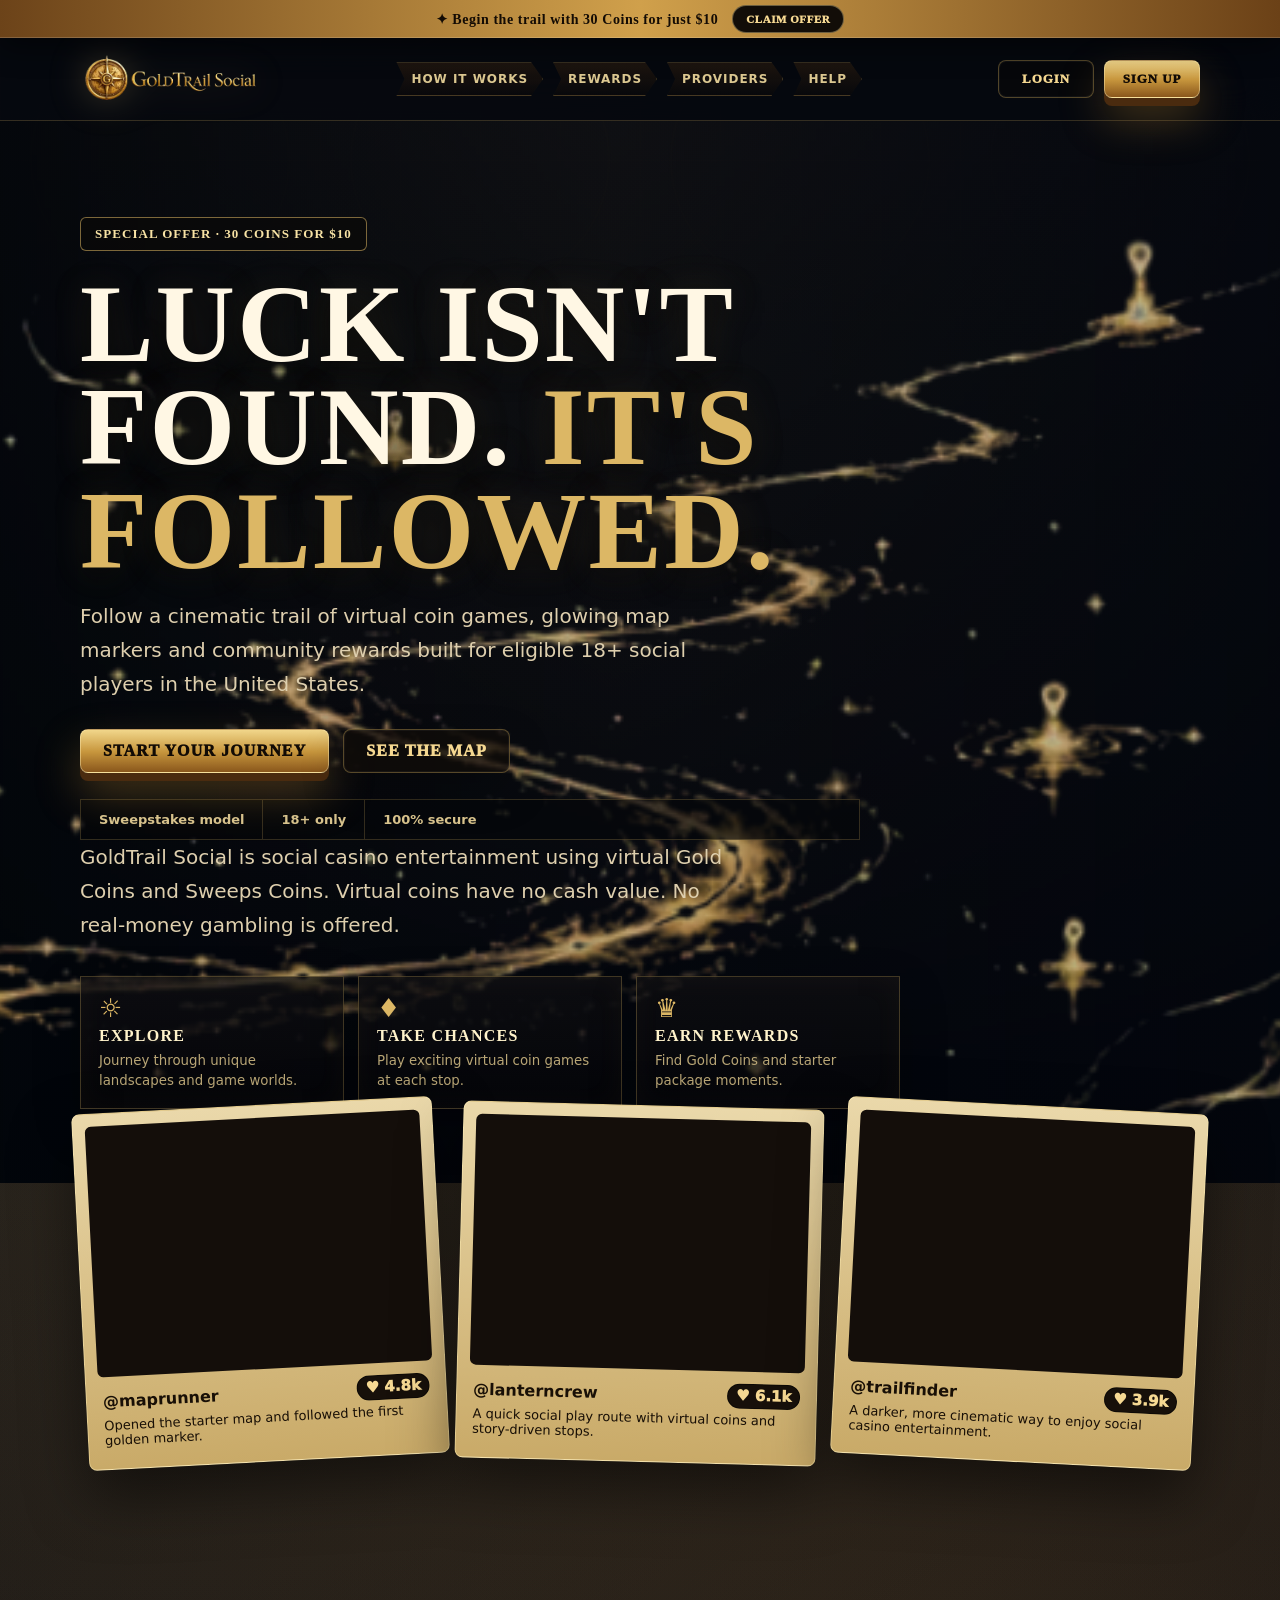
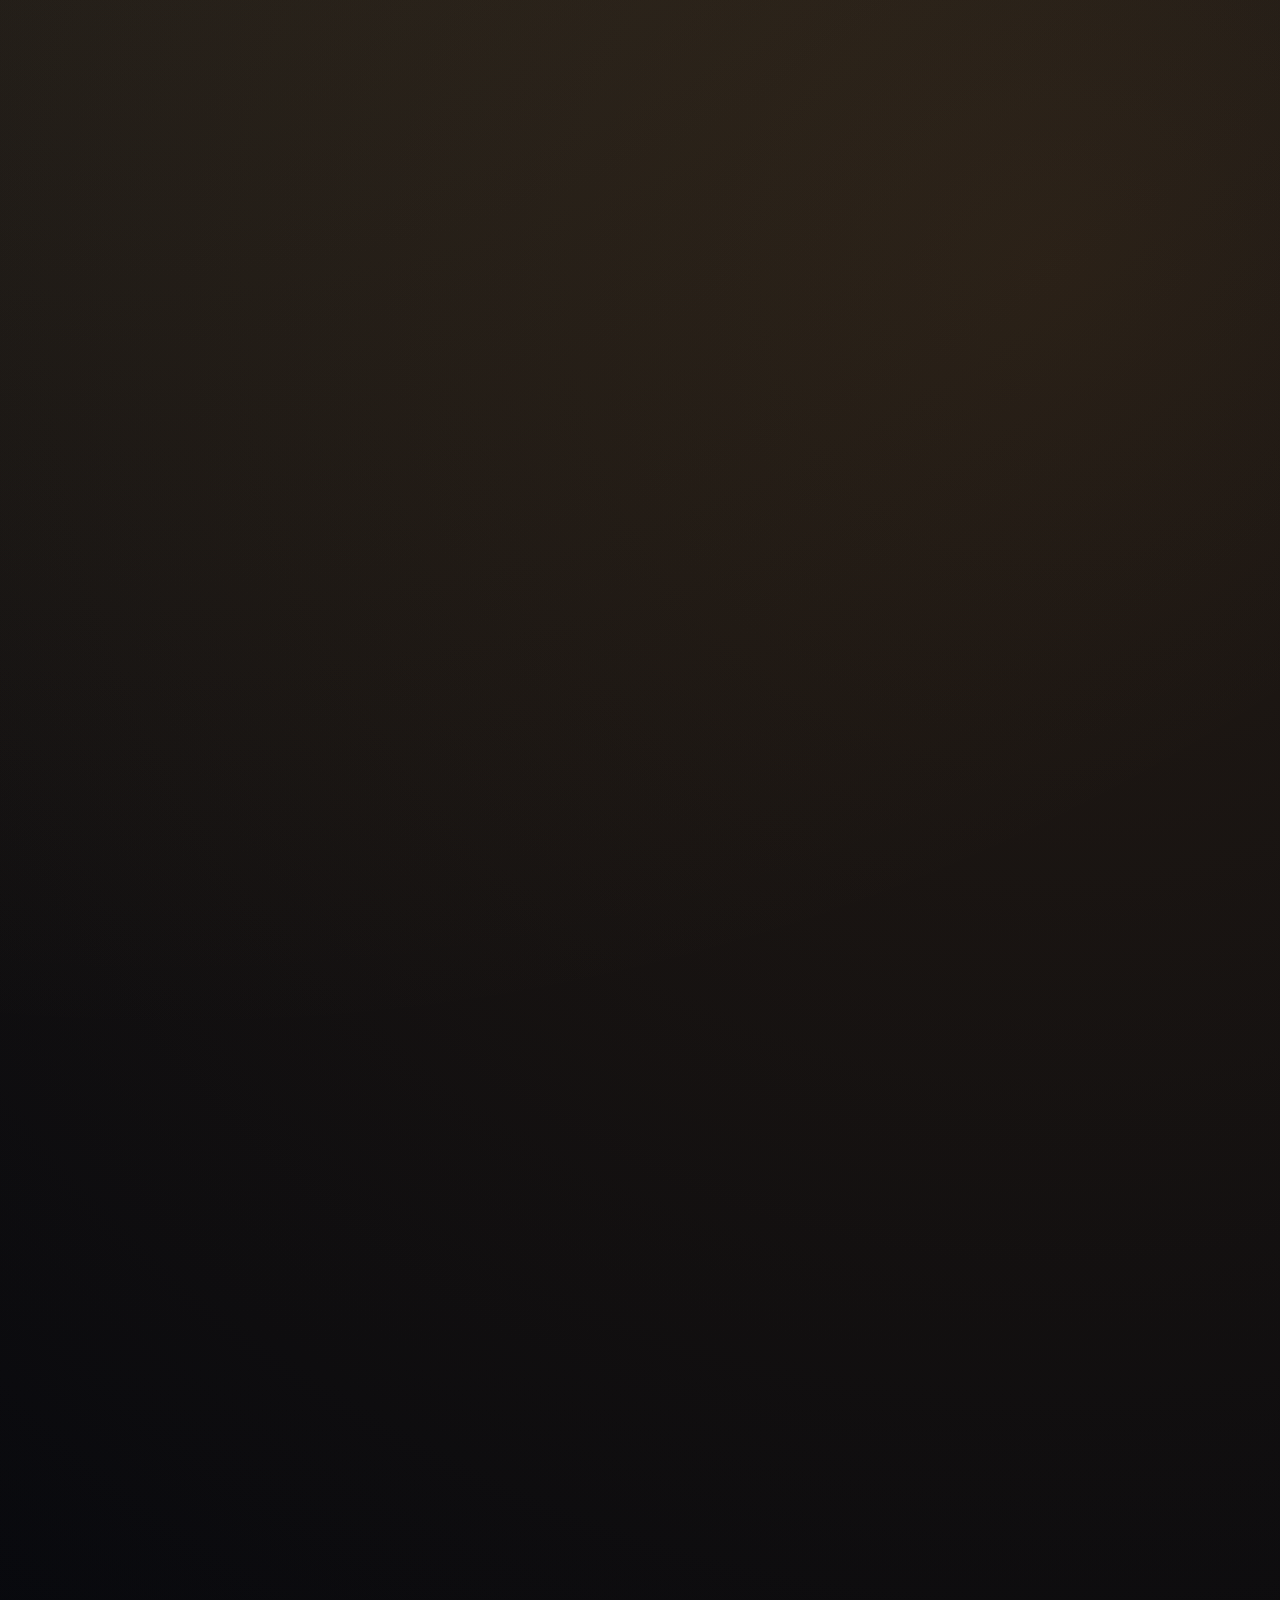
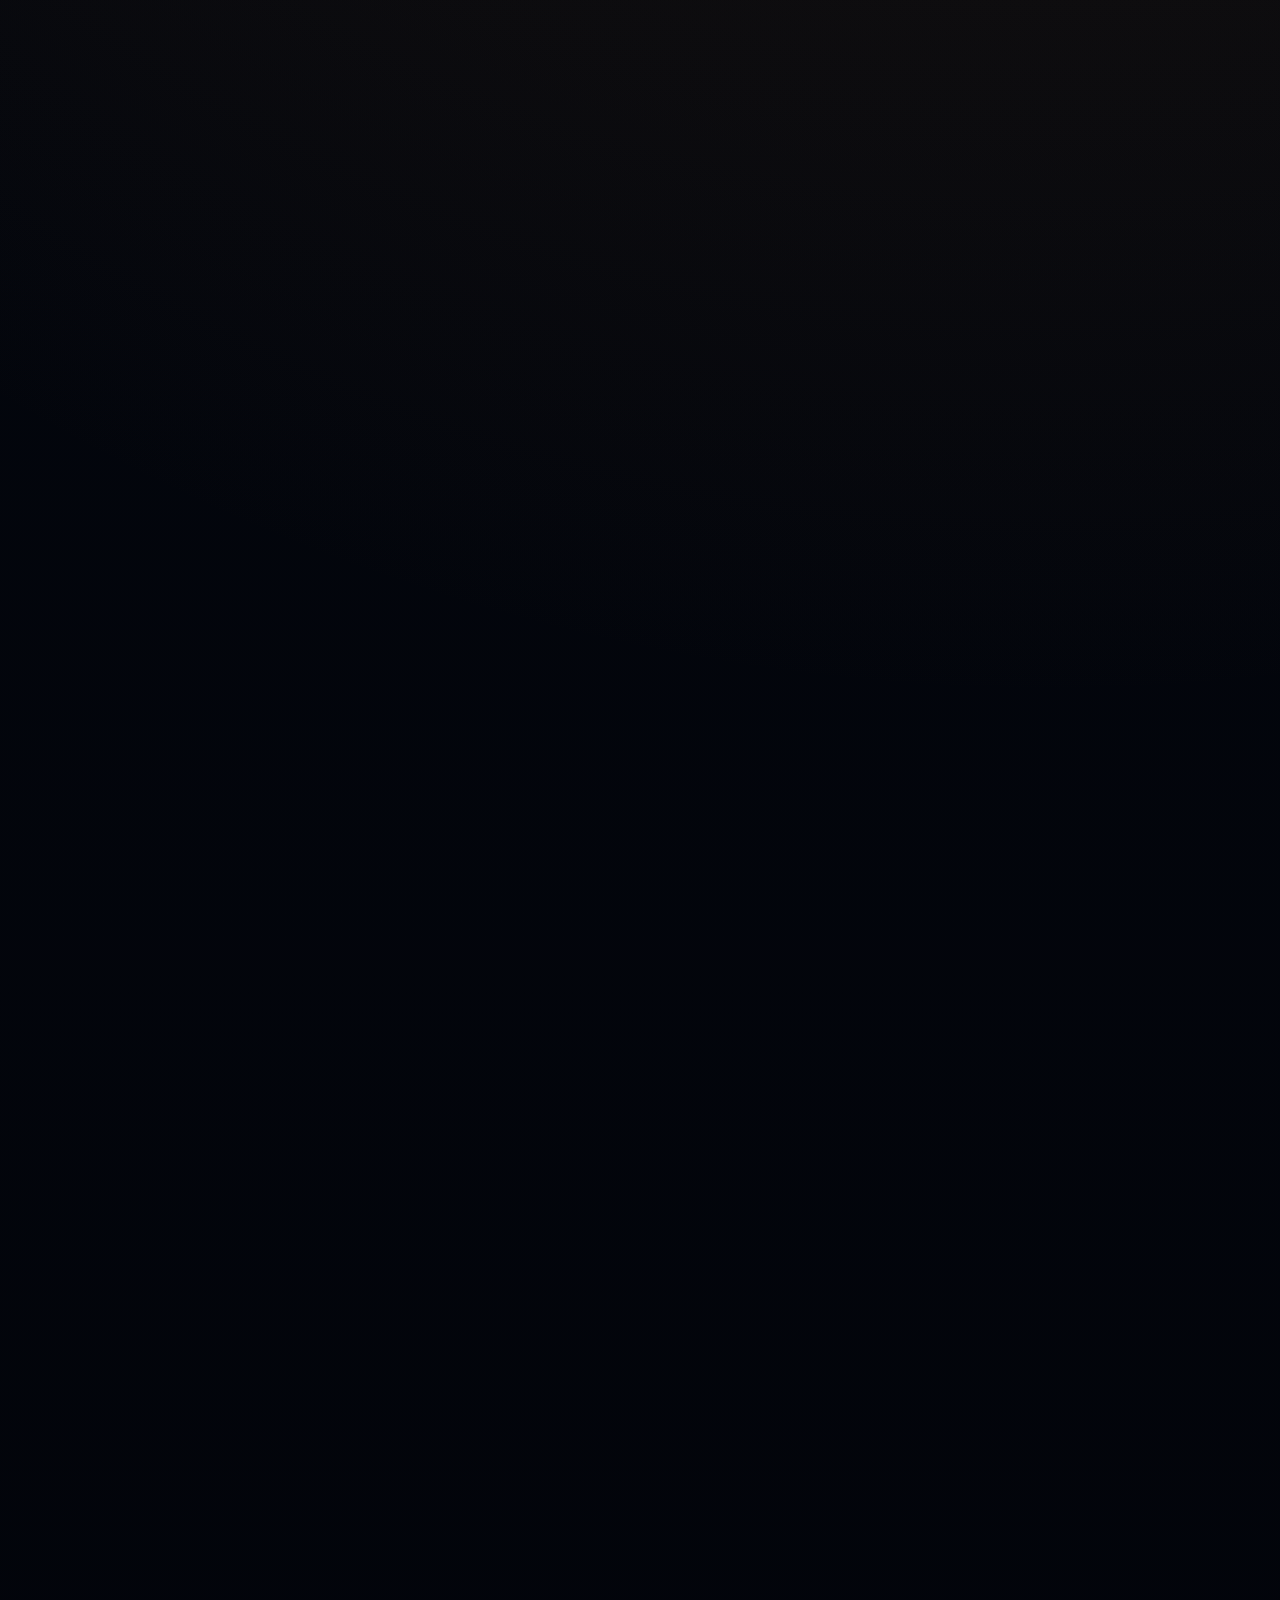
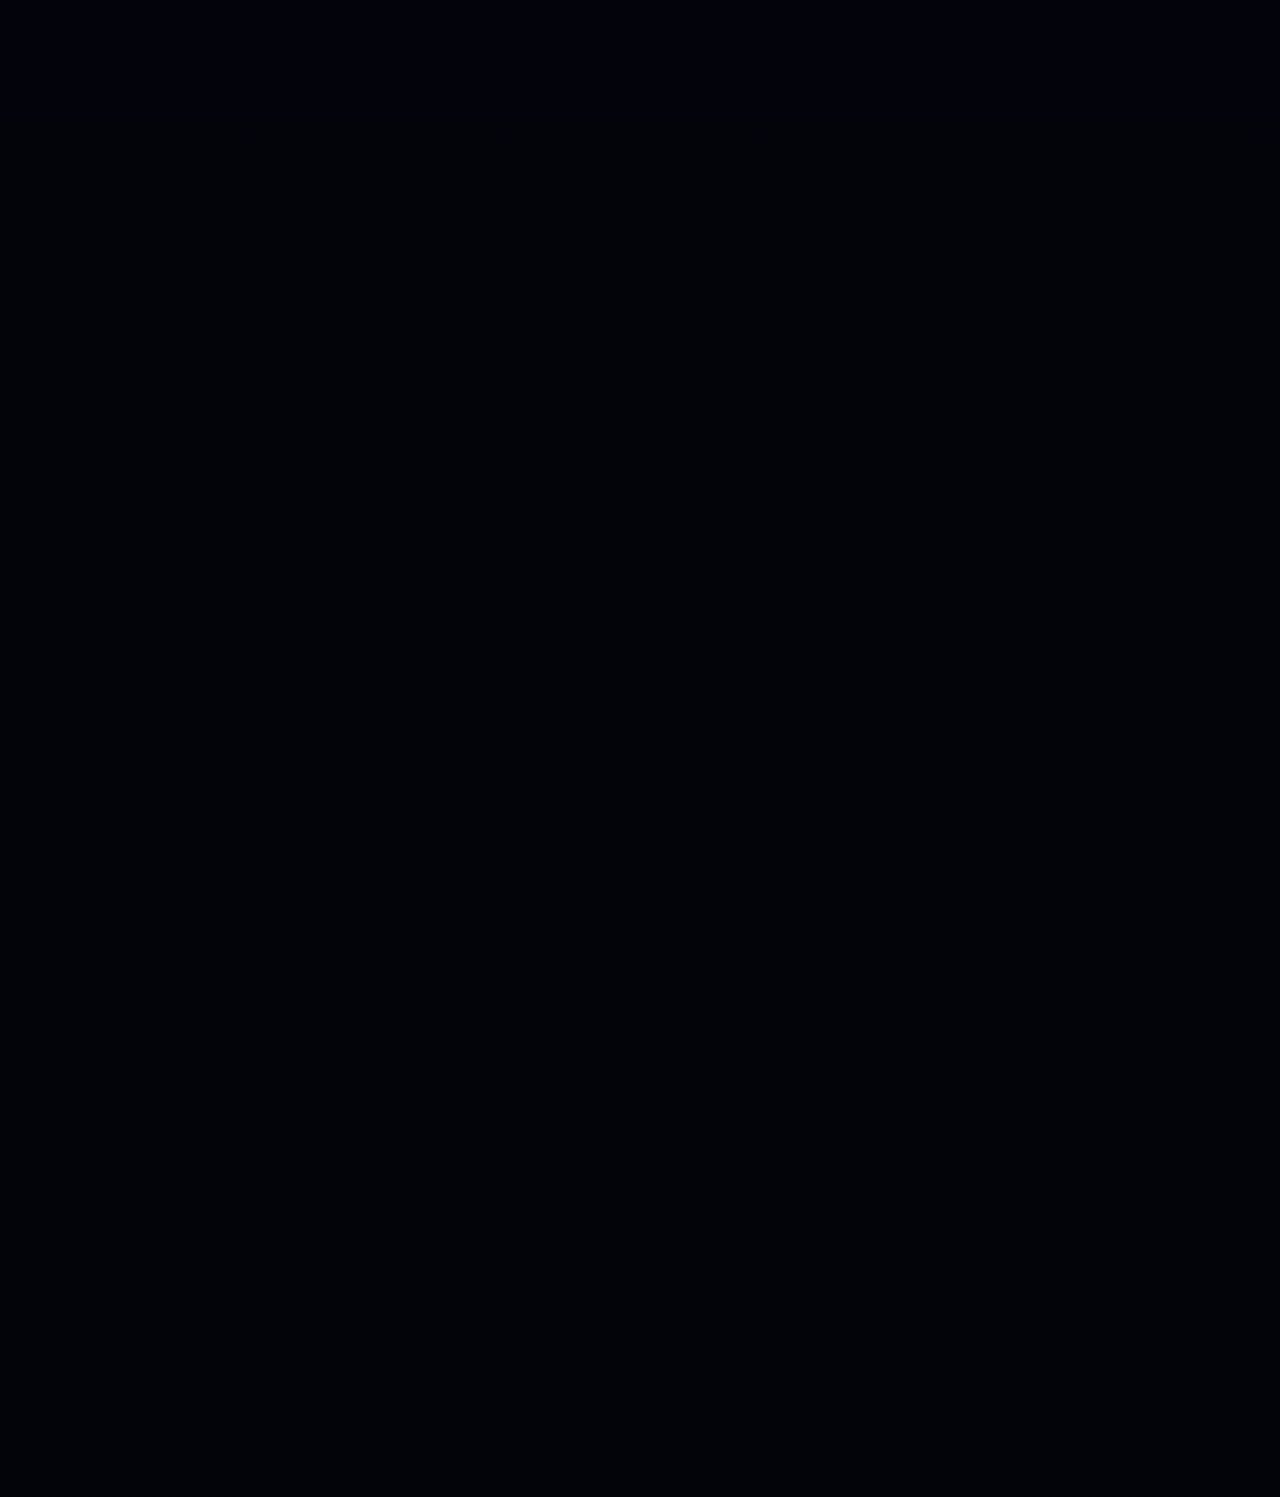
==== index.html @ 4b221a92 "Add files via upload" ====
<!doctype html>
<html lang="en-US">
<head>
  <meta charset="utf-8">
  <meta name="viewport" content="width=device-width, initial-scale=1">
  <meta http-equiv="Content-Security-Policy" content="default-src 'self'; script-src 'self' https://script.google.com https://script.googleusercontent.com; style-src 'self'; img-src 'self' data:; font-src 'self'; connect-src 'self'; frame-src https://script.google.com https://script.googleusercontent.com; object-src 'none'; base-uri 'self'; form-action 'self' https://script.google.com https://script.googleusercontent.com; upgrade-insecure-requests">
  <meta name="referrer" content="no-referrer">
  <title>GoldTrail Social | Virtual Coin Social Casino</title>
  <meta name="description" content="GoldTrail Social is a US social casino experience with virtual Gold Coins, Sweeps Coins, community play and a NO PURCHASE NECESSARY offer for eligible players.">
  <meta name="robots" content="index, follow">
  <meta property="og:title" content="GoldTrail Social | Virtual Coin Social Casino">
  <meta property="og:description" content="Join GoldTrail Social for virtual coin entertainment, social game themes and a starter offer. NO PURCHASE NECESSARY. Void where prohibited.">
  <meta property="og:type" content="website">
  <link rel="icon" type="image/x-icon" href="assets/img/favicon.ico?v=gt-journey-v2-header-buttons">
  <link rel="preload" as="image" href="assets/img/hero-treasure-map-journey-mobile.webp" imagesrcset="assets/img/hero-treasure-map-journey-mobile.webp 960w, assets/img/hero-treasure-map-journey.webp 1672w" imagesizes="100vw" type="image/webp" fetchpriority="high">
  <link rel="stylesheet" href="assets/css/styles.css?v=gt-journey-v2-header-buttons">
  <script src="assets/js/config.js?v=gt-journey-v2-header-buttons" defer></script>
  <script src="assets/js/app.js?v=gt-journey-v2-header-buttons" defer></script>
</head>
<body>
  <div class="promo-bar" role="banner">
    <div class="promo-bar__inner container">
      <span>✦ <span data-main-offer>Begin the trail with 30 Coins for just $10</span></span>
      <a class="promo-bar__btn" href="signup/">Claim Offer</a>
    </div>
  </div>
  <header class="site-header">
    <div class="header-inner container">
      <a class="logo" href="./" aria-label="GoldTrail Social home">
        <img src="assets/img/goldtrail-social-logo.webp?v=gt-journey-v2-header-buttons" width="866" height="288" alt="GoldTrail Social logo with golden compass" decoding="async">
      </a>
      <nav class="wayfinder" aria-label="Journey navigation">
        <a href="#how-it-works">How it works</a>
        <a href="#rewards">Rewards</a>
        <a href="#providers">Providers</a>
        <a href="#faq">Help</a>
      </nav>
      <nav class="nav-actions" aria-label="Primary navigation">
        <a class="btn btn-ghost btn-small" href="login/">Login</a>
        <a class="btn btn-primary btn-small" href="signup/">Sign Up</a>
      </nav>
    </div>
  </header>

  <main>
    <section class="hero">
      <img class="hero__background" src="assets/img/hero-treasure-map-journey-mobile.webp" srcset="assets/img/hero-treasure-map-journey-mobile.webp 960w, assets/img/hero-treasure-map-journey.webp 1672w" sizes="100vw" width="1672" height="941" alt="" fetchpriority="high" decoding="async" aria-hidden="true">
      <img class="hero__overlay" src="assets/img/hero-golden-path-overlay.webp" width="666" height="375" alt="" decoding="async" aria-hidden="true">
      <div class="container hero__inner">
        <div class="hero__copy">
          <span class="badge">Special offer · 30 Coins for $10</span>
          <h1>Luck isn't found. <span>It's followed.</span></h1>
          <p>Follow a cinematic trail of virtual coin games, glowing map markers and community rewards built for eligible 18+ social players in the United States.</p>
          <div class="hero__actions">
            <a class="btn btn-primary" href="signup/">Start Your Journey</a>
            <a class="btn btn-secondary" href="#games">See the Map</a>
          </div>
          <div class="trust-row" aria-label="Trust signals">
            <span>Sweepstakes model</span>
            <span>18+ only</span>
            <span>100% secure</span>
          </div>
          <p class="compliance-note">GoldTrail Social is social casino entertainment using virtual Gold Coins and Sweeps Coins. Virtual coins have no cash value. No real-money gambling is offered.</p>
          <div class="journey-benefits" aria-label="Journey benefits">
            <article><span>☼</span><strong>Explore</strong><small>Journey through unique landscapes and game worlds.</small></article>
            <article><span>♦</span><strong>Take chances</strong><small>Play exciting virtual coin games at each stop.</small></article>
            <article><span>♛</span><strong>Earn rewards</strong><small>Find Gold Coins and starter package moments.</small></article>
          </div>
        </div>
      </div>
    </section>

    <section class="container" aria-label="Community social proof">
      <div class="social-cards">
        <article class="social-card">
          <div class="social-card__media"><img src="assets/img/social-proof-mobile-player.webp" width="800" height="600" loading="lazy" alt="Social proof player with mobile treasure map" decoding="async"></div>
          <div class="social-card__bar"><span>@maprunner</span><span class="social-card__likes">♥ 4.8k</span></div>
          <div class="social-card__caption">Opened the starter map and followed the first golden marker.</div>
        </article>
        <article class="social-card">
          <div class="social-card__media"><img src="assets/img/social-proof-group-treasure-map.webp" width="800" height="600" loading="lazy" alt="Social proof group exploring treasure map" decoding="async"></div>
          <div class="social-card__bar"><span>@lanterncrew</span><span class="social-card__likes">♥ 6.1k</span></div>
          <div class="social-card__caption">A quick social play route with virtual coins and story-driven stops.</div>
        </article>
        <article class="social-card">
          <div class="social-card__media"><img src="assets/img/social-proof-compass-route.webp" width="800" height="600" loading="lazy" alt="Social proof compass route on treasure map" decoding="async"></div>
          <div class="social-card__bar"><span>@trailfinder</span><span class="social-card__likes">♥ 3.9k</span></div>
          <div class="social-card__caption">A darker, more cinematic way to enjoy social casino entertainment.</div>
        </article>
      </div>
    </section>

    <section class="section" id="how-it-works">
      <div class="container value-card">
        <div class="kicker">Follow the golden route</div>
        <h2 class="section-title">1,000+ Game Realms <span>& Live Paths</span></h2>
        <p class="section-lead">Explore map-inspired virtual coin games, social table-style experiences and cinematic play moments. GoldTrail Social keeps the focus on entertainment, community and responsible 18+ social gameplay.</p>
        <a class="btn btn-primary" href="signup/">Start Your Journey</a>
      </div>
    </section>

    <section class="section" id="rewards">
      <span id="games" class="anchor-target" aria-hidden="true"></span>
      <div class="container text-center">
        <div class="kicker">Map stops</div>
        <h2 class="section-title">Choose your <span>next marker</span></h2>
        <p class="section-lead">Browse a compact selection of atmospheric game worlds, from compass trails and coin vaults to fantasy ruins. Every preview is built around virtual coins and casual social play.</p>
        <div class="games-grid" aria-label="Game cards">
          <article class="game-card"><img src="assets/img/game-card-sky-atlas.webp" width="640" height="640" loading="lazy" alt="Sky Atlas game preview" decoding="async"><div class="game-card__label">Sky Atlas</div></article>
          <article class="game-card"><img src="assets/img/game-card-coin-compass.webp" width="640" height="640" loading="lazy" alt="Coin Compass game preview" decoding="async"><div class="game-card__label">Coin Compass</div></article>
          <article class="game-card featured"><img src="assets/img/game-card-lantern-quest.webp" width="640" height="640" loading="lazy" alt="Lantern Quest game preview" decoding="async"><div class="game-card__label">Lantern Quest</div></article>
          <article class="game-card"><img src="assets/img/game-card-mystic-bay.webp" width="640" height="640" loading="lazy" alt="Mystic Bay game preview" decoding="async"><div class="game-card__label">Mystic Bay</div></article>
          <article class="game-card"><img src="assets/img/game-card-jungle-relic.webp" width="640" height="640" loading="lazy" alt="Jungle Relic game preview" decoding="async"><div class="game-card__label">Jungle Relic</div></article>
          <article class="game-card"><img src="assets/img/game-card-royal-map.webp" width="640" height="640" loading="lazy" alt="Royal Map game preview" decoding="async"><div class="game-card__label">Royal Map</div></article>
        </div>
      </div>
    </section>

    <section class="section" id="providers">
      <div class="container text-center">
        <div class="kicker">Trusted by the guild</div>
        <h2 class="section-title">Provider <span>constellation</span></h2>
        <p class="section-lead">GoldTrail Social brings together a curated mix of themed game worlds, quick-play sessions and virtual coin rewards in one community-focused journey.</p>
        <div class="providers" aria-label="Provider icons">
          <div class="provider"><img src="assets/img/provider-sparkle-icon.webp" width="260" height="260" loading="lazy" alt="Provider sparkle icon" decoding="async"><span>Compass Guild</span></div>
          <div class="provider"><img src="assets/img/provider-cards-icon.webp" width="260" height="260" loading="lazy" alt="Provider cards icon" decoding="async"><span>Map Cards</span></div>
          <div class="provider"><img src="assets/img/provider-slot-machine-icon.webp" width="260" height="260" loading="lazy" alt="Provider slot machine icon" decoding="async"><span>Vault Labs</span></div>
          <div class="provider"><img src="assets/img/provider-swirl-icon.webp" width="260" height="260" loading="lazy" alt="Provider swirl icon" decoding="async"><span>Spin Compass</span></div>
          <div class="provider"><img src="assets/img/provider-dice-icon.webp" width="260" height="260" loading="lazy" alt="Provider dice icon" decoding="async"><span>Relic Works</span></div>
          <div class="provider"><img src="assets/img/provider-crown-icon.webp" width="260" height="260" loading="lazy" alt="Provider crown icon" decoding="async"><span>Crown Route</span></div>
          <div class="provider"><img src="assets/img/provider-lightning-icon.webp" width="260" height="260" loading="lazy" alt="Provider lightning icon" decoding="async"><span>More</span></div>
        </div>
      </div>
    </section>

    <section class="section">
      <div class="container cta-panel">
        <div class="cta-panel__content">
          <div class="kicker">Quick start</div>
          <h2 class="section-title">Begin the trail <span>within minutes.</span></h2>
          <p class="section-lead">Create your account, confirm your player details and unlock the starter coin package. You can return to your account area anytime to review your virtual coin balance and offer status.</p>
          <a class="btn btn-primary" href="signup/">Start Now</a>
        </div>
      </div>
    </section>

    <section class="section" id="faq">
      <div class="container text-center">
        <div class="kicker">FAQ</div>
        <h2 class="section-title">Trail <span>questions</span></h2>
        <div class="faq-list">
          <details open><summary>What is a social casino?</summary><p>A social casino is an entertainment platform where players use virtual coins such as Gold Coins and Sweeps Coins. GoldTrail Social does not offer real-money gambling or promise real-money winnings.</p></details>
          <details><summary>Is it free to play?</summary><p>NO PURCHASE NECESSARY. GoldTrail Social may offer optional virtual coin packages, but purchase is not required where participation is available. Void where prohibited.</p></details>
          <details><summary>Who can create an account?</summary><p>GoldTrail Social is intended for eligible US residents who are at least 18 years old. Availability is void where prohibited.</p></details>
          <details><summary>Do Gold Coins have cash value?</summary><p>No. Gold Coins and Sweeps Coins are virtual items for social play and have no cash value. GoldTrail Social does not offer real-money gambling or real-money payouts.</p></details>
          <details><summary>What happens after registration?</summary><p>After sign-up, the player sees the same starter offer promoted in the hero and promo bar, then can continue to the account area or the optional package screen.</p></details>
        </div>
      </div>
    </section>
  </main>
  <footer class="site-footer">
    <div class="container footer-grid">
      <div>
        <a class="footer-logo" href="./" aria-label="GoldTrail Social home"><img src="assets/img/goldtrail-social-logo.webp?v=gt-journey-v2-header-buttons" width="866" height="288" loading="lazy" alt="GoldTrail Social logo with golden compass" decoding="async"></a>
        <p class="section-lead">A cinematic social casino journey built around virtual coins, map-inspired game worlds, community moments and responsible 18+ play.</p>
      </div>
      <div>
        <div class="footer-title">Player Support</div>
        <div class="footer-links">
          <a data-support-email href="mailto:oleksiiholovanov1998@gmail.com">oleksiiholovanov1998@gmail.com</a>
          <a href="login/">Login</a>
          <a href="signup/">Start Journey</a>
        </div>
      </div>
      <div>
        <div class="age-badge">18+</div>
        <div class="footer-title">Legal</div>
        <div class="footer-links">
          <a href="responsible-social-gameplay/">Responsible Social Gameplay</a>
          <a href="terms/">Terms & Conditions</a>
          <a href="privacy/">Privacy Policy</a>
        </div>
      </div>
    </div>
    <div class="container disclaimer">
      © <span data-year></span> <span data-brand>GoldTrail Social</span>. 18+ ONLY. GoldTrail Social is social casino entertainment using virtual Gold Coins and Sweeps Coins. Virtual coins have no cash value. No real-money gambling is offered. NO PURCHASE NECESSARY. Void where prohibited. Open only to eligible US residents who are 18 years of age or older.
    </div>
  </footer>
</body>
</html>
---- assets/css/styles.css ----
:root {
  --bg: #020b1b;
  --bg-soft: #061633;
  --bg-panel: rgba(6, 21, 48, 0.86);
  --bg-panel-strong: rgba(2, 12, 29, 0.94);
  --text: #f5fbff;
  --text-muted: #a9bdd8;
  --blue: #0087ff;
  --blue-2: #00c2ff;
  --gold: #ffcf23;
  --gold-2: #ff9d00;
  --green: #48e56f;
  --red: #ff5a6f;
  --border: rgba(70, 178, 255, 0.35);
  --shadow: 0 24px 70px rgba(0, 0, 0, 0.35);
  --radius-xl: 28px;
  --radius-lg: 20px;
  --radius-md: 14px;
  --container: 1120px;
  --font-body: Inter, ui-sans-serif, system-ui, -apple-system, BlinkMacSystemFont, "Segoe UI", Arial, sans-serif;
  --font-display: Impact, Haettenschweiler, "Arial Narrow Bold", sans-serif;
}

* { box-sizing: border-box; }
html { scroll-behavior: smooth; }
body {
  margin: 0;
  font-family: var(--font-body);
  color: var(--text);
  background:
    radial-gradient(circle at 18% 6%, rgba(0, 135, 255, 0.35), transparent 30%),
    radial-gradient(circle at 82% 18%, rgba(255, 207, 35, 0.13), transparent 28%),
    linear-gradient(180deg, #031128 0%, var(--bg) 38%, #010714 100%);
  min-height: 100vh;
  overflow-x: hidden;
}

body::before {
  content: "";
  position: fixed;
  inset: 0;
  pointer-events: none;
  background-image: linear-gradient(rgba(255,255,255,0.03) 1px, transparent 1px), linear-gradient(90deg, rgba(255,255,255,0.025) 1px, transparent 1px);
  background-size: 48px 48px;
  mask-image: linear-gradient(to bottom, rgba(0,0,0,0.75), rgba(0,0,0,0.1));
  z-index: -1;
}

a { color: inherit; text-decoration: none; }
a:hover { color: var(--gold); }
img { max-width: 100%; display: block; height: auto; }
button, input, select { font: inherit; }

.container { width: min(100% - 32px, var(--container)); margin-inline: auto; }
.section { padding: 76px 0; position: relative; }
.text-center { text-align: center; }

.promo-bar {
  position: sticky;
  top: 0;
  z-index: 60;
  background: linear-gradient(90deg, #0873e6 0%, #13b5ff 52%, #0475e9 100%);
  color: white;
  box-shadow: 0 10px 26px rgba(0, 93, 255, 0.28);
}
.promo-bar__inner {
  min-height: 38px;
  display: flex;
  align-items: center;
  justify-content: center;
  gap: 14px;
  font-weight: 900;
  letter-spacing: .01em;
  font-size: 14px;
}
.promo-bar strong { color: var(--gold); text-shadow: 0 1px 0 rgba(0,0,0,.25); }
.promo-bar__btn {
  background: var(--gold);
  color: #071326;
  border: 0;
  border-radius: 999px;
  padding: 7px 13px;
  font-size: 11px;
  font-weight: 950;
  text-transform: uppercase;
  box-shadow: 0 6px 0 rgba(138, 85, 0, .28), 0 12px 20px rgba(255, 207, 35, .26);
}
.promo-bar__btn:hover,
.promo-bar__btn:focus-visible {
  background: var(--gold);
  color: #071326;
  box-shadow: 0 6px 0 rgba(138, 85, 0, .28), 0 12px 20px rgba(255, 207, 35, .26);
  transform: none;
}

.site-header {
  position: sticky;
  top: 38px;
  z-index: 55;
  backdrop-filter: blur(16px);
  background: rgba(2, 11, 27, .82);
  border-bottom: 1px solid rgba(255,255,255,.07);
}
.header-inner {
  min-height: 74px;
  display: flex;
  align-items: center;
  justify-content: space-between;
  gap: 18px;
}
.logo {
  display: inline-flex;
  align-items: center;
  gap: 10px;
  min-width: 0;
  flex: 0 1 auto;
}
.logo img {
  display: block;
  height: 58px;
  width: auto;
  max-width: min(48vw, 300px);
  object-fit: contain;
  filter: drop-shadow(0 0 18px rgba(255,207,35,.14));
}
.nav-actions { display: flex; align-items: center; gap: 10px; }
.btn {
  display: inline-flex;
  align-items: center;
  justify-content: center;
  gap: 8px;
  min-height: 44px;
  border-radius: 999px;
  border: 1px solid transparent;
  padding: 12px 22px;
  font-weight: 950;
  text-transform: uppercase;
  letter-spacing: .02em;
  cursor: pointer;
  transition: transform .18s ease, box-shadow .18s ease, border-color .18s ease, background .18s ease;
}
.btn:hover { transform: translateY(-2px); }
.btn:active { transform: translateY(0); }
.btn-primary {
  background: linear-gradient(180deg, #ffdd42, #ffb700 48%, #ff9500);
  color: #061326;
  box-shadow: 0 9px 0 #9c5c00, 0 18px 38px rgba(255, 184, 0, .26);
}
.btn-primary:hover { color: #061326; box-shadow: 0 7px 0 #9c5c00, 0 20px 46px rgba(255, 184, 0, .36); }
.btn-secondary {
  background: linear-gradient(180deg, #0c8aff, #0061e5);
  color: #fff;
  box-shadow: 0 9px 0 #003b9d, 0 20px 40px rgba(0, 126, 255, .25);
}
.btn-ghost {
  background: rgba(6, 21, 48, .78);
  color: #fff;
  border-color: rgba(255,255,255,.14);
  box-shadow: inset 0 0 0 1px rgba(255,255,255,.04);
}
.btn-small { min-height: 38px; padding: 9px 15px; font-size: 13px; }
.btn-full { width: 100%; }
.btn[disabled] { opacity: .62; cursor: not-allowed; transform: none; }

.hero {
  position: relative;
  min-height: 720px;
  display: grid;
  place-items: center;
  overflow: hidden;
  isolation: isolate;
}
.hero::before,
.hero::after {
  content: "";
  position: absolute;
  inset: 0;
  z-index: -2;
}
.hero::before {
  background:
    linear-gradient(180deg, rgba(2,11,27,.08), rgba(2,11,27,.82) 70%, rgba(2,11,27,.98)),
    url('../img/hero-treasure-map-journey.webp') center top / contain no-repeat;
}
.hero::after {
  background: url('../img/hero-golden-path-overlay.webp') center top / contain no-repeat;
  opacity: .55;
  mix-blend-mode: screen;
}
.hero__inner { padding: 80px 0 56px; display: grid; gap: 42px; align-items: center; }
.hero__copy { text-align: center; max-width: 850px; margin-inline: auto; }
.badge {
  display: inline-flex;
  align-items: center;
  gap: 8px;
  border: 1px solid rgba(255, 207, 35, .42);
  color: #fff8d1;
  background: rgba(255, 207, 35, .08);
  border-radius: 999px;
  padding: 8px 14px;
  font-weight: 850;
  font-size: 13px;
  text-transform: uppercase;
  letter-spacing: .06em;
}
.hero h1,
.display-title {
  font-family: var(--font-display);
  text-transform: uppercase;
  line-height: .88;
  letter-spacing: .01em;
  margin: 18px 0 16px;
  font-size: clamp(56px, 11vw, 140px);
  text-shadow: 0 8px 0 rgba(0,0,0,.34), 0 0 46px rgba(0, 194, 255, .22);
}
.hero h1 span,
.display-title span { color: var(--gold); }
.hero p { color: #d4e6ff; max-width: 700px; margin: 0 auto 28px; font-size: clamp(16px, 2vw, 20px); line-height: 1.7; }
.hero__actions { display: flex; flex-wrap: wrap; justify-content: center; gap: 14px; }
.trust-row {
  display: flex;
  flex-wrap: wrap;
  justify-content: center;
  gap: 12px;
  margin-top: 22px;
  color: #c4d8f1;
  font-size: 13px;
}
.trust-row span {
  border: 1px solid rgba(255,255,255,.12);
  border-radius: 999px;
  padding: 8px 12px;
  background: rgba(0,0,0,.18);
}

.social-cards {
  display: grid;
  grid-template-columns: repeat(3, minmax(0, 1fr));
  gap: 18px;
  align-items: stretch;
  margin-top: -150px;
  position: relative;
  z-index: 3;
}
.social-card {
  background: #f8fbff;
  color: #071326;
  border-radius: 20px;
  padding: 12px;
  box-shadow: 0 24px 50px rgba(0, 0, 0, .34);
  transform: rotate(var(--tilt, 0deg));
}
.social-card:nth-child(1) { --tilt: -3deg; }
.social-card:nth-child(2) { --tilt: 1.5deg; }
.social-card:nth-child(3) { --tilt: 3deg; }
.social-card__media {
  width: 100%;
  aspect-ratio: 4 / 3;
  border-radius: 14px;
  overflow: hidden;
  display: grid;
  place-items: center;
  background: linear-gradient(180deg, #eef6ff, #dfeafa);
}
.social-card img { width: 100%; height: 100%; object-fit: contain; border-radius: 14px; }
.social-card__bar { display: flex; justify-content: space-between; align-items: center; padding: 12px 4px 4px; font-weight: 900; }
.social-card__likes {
  color: #071326;
  background: #ffcf23;
  border: 1px solid rgba(7, 19, 38, .18);
  border-radius: 999px;
  padding: 4px 8px;
  box-shadow: 0 2px 0 rgba(7, 19, 38, .18);
}
.social-card__caption { color: #23314a; font-size: 13px; padding: 0 4px 8px; }

.value-card {
  background: linear-gradient(180deg, rgba(4, 25, 60, .92), rgba(1, 10, 24, .92));
  border: 1px solid var(--border);
  border-radius: var(--radius-xl);
  padding: clamp(26px, 5vw, 54px);
  box-shadow: var(--shadow), inset 0 0 46px rgba(0, 194, 255, .08);
  text-align: center;
  position: relative;
  overflow: hidden;
}
.value-card::before {
  content: "";
  position: absolute;
  inset: -2px;
  background: radial-gradient(circle at 50% 0, rgba(0, 194, 255, .28), transparent 48%);
  pointer-events: none;
}
.kicker { color: var(--gold); font-size: 15px; font-weight: 950; text-transform: uppercase; letter-spacing: .12em; }
.section-title {
  font-family: var(--font-display);
  text-transform: uppercase;
  margin: 10px 0 12px;
  font-size: clamp(42px, 7vw, 86px);
  line-height: .9;
  text-shadow: 0 6px 0 rgba(0,0,0,.28);
}
.section-title span { color: var(--gold); }
.section-lead { color: var(--text-muted); font-size: 18px; line-height: 1.7; max-width: 760px; margin: 0 auto 24px; }

.games-grid {
  display: grid;
  grid-template-columns: repeat(6, minmax(120px, 1fr));
  gap: 14px;
  align-items: center;
  margin-top: 34px;
}
.game-card {
  position: relative;
  aspect-ratio: 1 / 1;
  border-radius: 20px;
  overflow: hidden;
  border: 1px solid rgba(255,255,255,.12);
  box-shadow: 0 22px 44px rgba(0,0,0,.3);
  background: radial-gradient(circle at 50% 18%, rgba(0,194,255,.13), transparent 42%), #071326;
  transition: transform .2s ease, box-shadow .2s ease;
}
.game-card:hover { transform: translateY(-8px) scale(1.02); box-shadow: 0 28px 58px rgba(0,0,0,.44); }
.game-card.featured { transform: scale(1.08); border-color: rgba(255,207,35,.7); z-index: 2; }
.game-card.featured:hover { transform: translateY(-8px) scale(1.1); }
.game-card img {
  width: 100%;
  height: 100%;
  aspect-ratio: 1 / 1;
  object-fit: contain;
  padding: 8px 8px 42px;
}
.game-card__label {
  position: absolute;
  left: 10px; right: 10px; bottom: 10px;
  padding: 8px 10px;
  background: rgba(0,0,0,.55);
  backdrop-filter: blur(8px);
  border-radius: 12px;
  font-weight: 900;
  font-size: 13px;
  text-align: center;
}
.providers {
  display: grid;
  grid-template-columns: repeat(7, minmax(80px, 1fr));
  gap: 12px;
  margin-top: 40px;
}
.provider {
  display: grid;
  place-items: center;
  min-height: 94px;
  padding: 16px;
  border-radius: 18px;
  background: rgba(255,255,255,.045);
  border: 1px solid rgba(255,255,255,.08);
}
.provider img { width: 54px; height: 54px; object-fit: contain; opacity: .93; }
.provider span { margin-top: 8px; color: #d9e8ff; font-size: 12px; font-weight: 850; text-align: center; }

.cta-panel {
  position: relative;
  overflow: hidden;
  border-radius: var(--radius-xl);
  min-height: 520px;
  display: grid;
  align-items: end;
  padding: clamp(28px, 6vw, 64px);
  background:
    radial-gradient(circle at 80% 26%, rgba(0,194,255,.22), transparent 34%),
    linear-gradient(180deg, rgba(2,11,27,.18), rgba(2,11,27,.98));
  border: 1px solid rgba(255,255,255,.12);
  box-shadow: var(--shadow);
}
.cta-panel::before {
  content: "";
  position: absolute;
  inset: 0;
  background: url('../img/cta-community-treasure-map.webp') right bottom / contain no-repeat;
  opacity: .92;
  pointer-events: none;
}
.cta-panel::after {
  content: "";
  position: absolute;
  inset: 0;
  background: linear-gradient(90deg, rgba(2,11,27,.98) 0%, rgba(2,11,27,.82) 42%, rgba(2,11,27,.18) 100%);
  pointer-events: none;
}
.cta-panel__content { max-width: 560px; position: relative; z-index: 2; }

.faq-list { display: grid; gap: 12px; max-width: 900px; margin: 32px auto 0; }
details {
  background: rgba(3, 18, 43, .82);
  border: 1px solid var(--border);
  border-radius: 18px;
  padding: 0;
  overflow: hidden;
}
summary {
  cursor: pointer;
  list-style: none;
  padding: 18px 22px;
  font-weight: 900;
  display: flex;
  justify-content: space-between;
  gap: 18px;
}
summary::-webkit-details-marker { display: none; }
summary::after { content: "+"; color: var(--gold); font-weight: 900; }
details[open] summary::after { content: "–"; }
details p { margin: 0; padding: 0 22px 20px; color: var(--text-muted); line-height: 1.7; }

.site-footer {
  border-top: 1px solid rgba(255,255,255,.08);
  background: #010713;
  padding: 40px 0;
}
.footer-grid { display: grid; grid-template-columns: 1.4fr 1fr 1fr; gap: 28px; align-items: start; }
.footer-logo img { width: 230px; max-width: 100%; height: auto; }
.footer-title { font-weight: 950; color: #fff; margin-bottom: 12px; }
.footer-links { display: grid; gap: 8px; color: var(--text-muted); }
.disclaimer { margin-top: 26px; color: #8ba4c8; font-size: 12px; line-height: 1.7; border-top: 1px solid rgba(255,255,255,.08); padding-top: 18px; }
.age-badge { display: inline-grid; place-items: center; width: 40px; height: 40px; border-radius: 50%; border: 2px solid #fff; font-weight: 950; margin-bottom: 10px; }

.page-hero {
  padding: 82px 0 46px;
  background: radial-gradient(circle at 50% 0, rgba(0,135,255,.22), transparent 48%);
}
.page-hero h1 { margin: 0 0 14px; font-family: var(--font-display); text-transform: uppercase; font-size: clamp(46px, 8vw, 86px); line-height: .9; }
.page-hero p { color: var(--text-muted); line-height: 1.7; max-width: 720px; }
.legal-content, .auth-card, .dashboard-card, .checkout-card {
  background: rgba(4, 19, 45, .82);
  border: 1px solid var(--border);
  border-radius: var(--radius-xl);
  box-shadow: var(--shadow);
  padding: clamp(22px, 4vw, 42px);
}
.legal-content h2 { margin-top: 30px; color: #fff; }
.legal-content p, .legal-content li { color: var(--text-muted); line-height: 1.75; }
.legal-content ul { padding-left: 22px; }

.auth-wrap {
  min-height: calc(100vh - 112px);
  display: grid;
  align-items: center;
  padding: 60px 0 80px;
}
.auth-card { max-width: 520px; margin-inline: auto; width: 100%; }
.form-offer {
  display: grid;
  grid-template-columns: 92px 1fr;
  gap: 14px;
  align-items: center;
  padding: 12px;
  border-radius: 18px;
  background: linear-gradient(135deg, rgba(7,48,120,.94), rgba(6,15,44,.96));
  border: 1px solid rgba(0, 194, 255, .32);
  margin-bottom: 22px;
}
.form-offer__art {
  min-height: 72px;
  border-radius: 14px;
  background: url('../img/hero-golden-path-overlay.webp') center / contain no-repeat;
  border: 1px solid rgba(255,255,255,.1);
}
.form-offer h2 { margin: 0 0 6px; font-size: 18px; }
.form-offer p { margin: 0; color: var(--text-muted); font-size: 13px; line-height: 1.5; }
.progress { display: flex; align-items: center; gap: 8px; margin: 10px 0 24px; }
.progress__dot {
  width: 12px; height: 12px; border-radius: 50%; background: rgba(255,255,255,.18); border: 1px solid rgba(255,255,255,.22);
}
.progress__dot.active, .progress__dot.done { background: linear-gradient(180deg, var(--blue-2), var(--blue)); box-shadow: 0 0 18px rgba(0,194,255,.52); }
.progress__dot.gift { width: 30px; height: 30px; display: grid; place-items: center; background: rgba(255,207,35,.16); }
.progress__bar { flex: 1; height: 2px; background: rgba(255,255,255,.12); }
.step-label { display: inline-flex; align-items: center; gap: 8px; color: var(--text-muted); font-weight: 850; text-transform: uppercase; font-size: 13px; letter-spacing: .08em; }
.step-pill { background: var(--blue); color: #fff; padding: 4px 8px; border-radius: 999px; font-size: 11px; }
.form-grid { display: grid; gap: 16px; }
.form-row { display: grid; grid-template-columns: 1fr 1fr; gap: 12px; }
.field label { display: block; margin-bottom: 7px; font-size: 13px; color: #d9e8ff; font-weight: 800; }
.input-wrap { position: relative; }
.input, select {
  width: 100%;
  min-height: 48px;
  border-radius: 12px;
  border: 1px solid rgba(124, 185, 255, .25);
  background: rgba(2, 11, 27, .72);
  color: var(--text);
  padding: 0 14px;
  outline: none;
}
select { appearance: auto; }
.input:focus, select:focus { border-color: var(--blue-2); box-shadow: 0 0 0 3px rgba(0, 194, 255, .13); }
.input.error, select.error { border-color: var(--red); box-shadow: 0 0 0 3px rgba(255, 90, 111, .12); }
.error-msg { min-height: 18px; margin-top: 6px; color: #ff98a8; font-size: 12px; }
.eye-btn {
  position: absolute;
  right: 8px; top: 50%; transform: translateY(-50%);
  width: 34px; height: 34px; border: 0; border-radius: 9px;
  background: rgba(255,255,255,.08); color: #dceaff; cursor: pointer;
}
.checkbox { display: grid; grid-template-columns: 20px 1fr; gap: 10px; align-items: start; color: var(--text-muted); font-size: 13px; line-height: 1.5; }
.checkbox input { width: 18px; height: 18px; margin: 1px 0 0; accent-color: var(--blue); }
.checkbox a { color: #76c9ff; text-decoration: underline; }
.phone-row { display: grid; grid-template-columns: 96px 1fr; gap: 10px; }
.phone-prefix {
  min-height: 48px;
  border-radius: 12px;
  display: flex; align-items: center; justify-content: center; gap: 6px;
  border: 1px solid rgba(124, 185, 255, .25);
  background: rgba(2, 11, 27, .72);
  font-weight: 900;
}
.form-actions { display: flex; align-items: center; justify-content: space-between; gap: 12px; margin-top: 18px; }
.back-btn { min-width: 48px; padding: 0; }
.auth-meta { margin-top: 16px; text-align: center; color: var(--text-muted); font-size: 13px; }
.status-box { margin-top: 16px; border-radius: 14px; padding: 14px; background: rgba(255,255,255,.06); color: var(--text-muted); display: none; }
.status-box.show { display: block; }
.status-box.error { color: #ffd4dc; background: rgba(255, 90, 111, .12); border: 1px solid rgba(255, 90, 111, .3); }
.status-box.success { color: #d8ffe2; background: rgba(72, 229, 111, .12); border: 1px solid rgba(72, 229, 111, .3); }

.offer-screen { display: none; }
.offer-screen.show { display: block; }
.offer-card {
  overflow: hidden;
  border-radius: var(--radius-xl);
  background: radial-gradient(circle at 70% 12%, rgba(255,207,35,.22), transparent 36%), rgba(4, 19, 45, .92);
  border: 1px solid rgba(255,207,35,.35);
  box-shadow: var(--shadow);
  padding: clamp(24px, 5vw, 48px);
  text-align: center;
}
.offer-price { font-family: var(--font-display); font-size: clamp(58px, 10vw, 112px); line-height: .9; color: var(--gold); margin: 12px 0; text-shadow: 0 5px 0 rgba(0,0,0,.28); }
.offer-card ul { list-style: none; padding: 0; margin: 20px auto 28px; max-width: 540px; display: grid; gap: 10px; color: #d8e7ff; }
.offer-card li::before { content: "✓"; color: var(--green); margin-right: 8px; font-weight: 950; }

.dashboard-grid { display: grid; grid-template-columns: 1.1fr .9fr; gap: 18px; align-items: start; }
.balance-grid { display: grid; grid-template-columns: repeat(2,1fr); gap: 12px; margin-top: 18px; }
.balance-box { background: rgba(255,255,255,.06); border: 1px solid rgba(255,255,255,.09); border-radius: 18px; padding: 18px; }
.balance-box strong { display: block; color: var(--gold); font-size: 28px; margin-top: 6px; }

.checkout-grid { display: grid; grid-template-columns: 1fr .9fr; gap: 18px; align-items: start; }
.package-card { border: 1px solid rgba(255,207,35,.38); background: rgba(255,207,35,.08); border-radius: 20px; padding: 22px; }
.package-card strong { display: block; color: var(--gold); font-family: var(--font-display); font-size: 54px; line-height: .9; margin: 12px 0; }
.secure-note { color: var(--text-muted); font-size: 13px; line-height: 1.6; }


/* Final no-crop/layout audit rules for Cloudflare Pages build. */
.logo, .footer-logo, .social-card, .game-card, .provider, .cta-panel, .auth-card, .legal-content, .dashboard-card, .checkout-card { min-width: 0; }
.social-card__media, .game-card, .provider { contain: layout paint; }
.social-card img, .game-card img, .provider img, .logo img, .footer-logo img { object-position: center center; }
.game-card__label { pointer-events: none; }

@media (max-width: 940px) {
  .social-cards, .games-grid, .providers, .footer-grid, .dashboard-grid, .checkout-grid { grid-template-columns: 1fr; }
  .social-cards { margin-top: -90px; }
  .games-grid { grid-template-columns: repeat(2, minmax(0, 1fr)); }
  .providers { grid-template-columns: repeat(2, minmax(0, 1fr)); }
  .game-card.featured { transform: none; }
  .header-inner { min-height: 66px; }
  .logo img { height: 50px; max-width: min(54vw, 260px); }
}

@media (max-width: 640px) {
  .container { width: min(100% - 22px, var(--container)); }
  .promo-bar__inner { font-size: 12px; gap: 8px; min-height: 44px; text-align: center; }
  .promo-bar__btn { display: none; }
  .site-header { top: 44px; }
  .header-inner { min-height: 62px; gap: 10px; }
  .logo img { height: 42px; max-width: 58vw; }
  .btn { min-height: 42px; padding: 10px 15px; font-size: 12px; }
  .hero { min-height: 660px; }
  .hero::before { background-size: 100% auto; background-position: center 18px; }
  .hero::after { background-size: 100% auto; background-position: center 18px; }
  .hero__inner { padding: 54px 0 42px; }
  .hero h1, .display-title { font-size: clamp(48px, 17vw, 78px); }
  .section { padding: 54px 0; }
  .social-cards { grid-template-columns: 1fr; margin-top: -64px; }
  .social-card { transform: none; }
  .games-grid { grid-template-columns: repeat(2, minmax(0,1fr)); gap: 10px; }
  .game-card img { padding: 7px 7px 38px; }
  .cta-panel { min-height: 620px; align-items: start; }
  .cta-panel::before { background-size: 100% auto; background-position: center bottom; opacity: .9; }
  .cta-panel::after { background: linear-gradient(180deg, rgba(2,11,27,.98) 0%, rgba(2,11,27,.78) 45%, rgba(2,11,27,.16) 100%); }
  .form-row, .phone-row, .form-offer, .balance-grid { grid-template-columns: 1fr; }
  .auth-card { padding: 20px; border-radius: 22px; }
  .form-actions { gap: 10px; }
  .form-actions .btn-primary { flex: 1; }
  .footer-grid { gap: 22px; }
}

/* Security honeypot field: hidden from users, readable by bots. */
.hp-field {
  position: absolute !important;
  left: -9999px !important;
  width: 1px !important;
  height: 1px !important;
  overflow: hidden !important;
  opacity: 0 !important;
  pointer-events: none !important;
}

/* Final account/auth/PageSpeed fixes. */
.social-card__bar,
.social-card__bar span,
.social-card__caption {
  color: #071326;
}
.social-card__likes {
  color: #000000 !important;
  background: #ffffff !important;
  border: 2px solid #000000 !important;
  border-radius: 999px;
  font-size: 15px;
  line-height: 1;
  font-weight: 950;
  letter-spacing: 0;
  text-shadow: none !important;
  box-shadow: none !important;
  min-width: 66px;
  text-align: center;
}
.dashboard-actions {
  display: grid;
  gap: 18px;
  margin-top: 22px;
}
.dashboard-card--full {
  grid-column: 1 / -1;
  max-width: 680px;
  width: 100%;
  margin-inline: auto;
}
.account-actions {
  display: grid;
  gap: 18px;
  margin-top: 24px;
}
.dashboard-card .btn-full + .btn-full,
.checkout-card .btn-full + .btn-full {
  margin-top: 0;
}
.dashboard-card h2,
.checkout-card h2 {
  margin-top: 0;
}
.dashboard-grid .section-lead,
.checkout-grid .section-lead {
  margin-left: 0;
  margin-right: 0;
}
@media (max-width: 640px) {
  .nav-actions {
    gap: 8px;
  }
  .nav-actions .btn-small {
    min-height: 38px;
    padding: 8px 12px;
    font-size: 11px;
  }
  .dashboard-actions,
  .account-actions {
    gap: 14px;
  }
}


/* Mobile login + Speed Index polish. */
.nav-actions { flex: 0 0 auto; white-space: nowrap; }
.site-header { transform: translateZ(0); }
.section, .site-footer { content-visibility: auto; contain-intrinsic-size: 1px 760px; }
.providers img, .footer-logo img { content-visibility: auto; }
@media (max-width: 640px) {
  body::before { display: none; }
  .site-header { backdrop-filter: none; -webkit-backdrop-filter: none; background: rgba(2, 11, 27, .94); }
  .header-inner { min-height: 58px; gap: 8px; }
  .logo { flex: 1 1 auto; min-width: 0; }
  .logo img { height: 34px; max-width: 38vw; }
  .nav-actions { display: flex; align-items: center; gap: 6px; flex: 0 0 auto; }
  .nav-actions .btn-small { min-height: 34px; padding: 7px 9px; font-size: 10px; letter-spacing: 0; }
  .hero { min-height: 600px; }
  .btn:hover, .game-card:hover, .game-card.featured:hover { transform: none; }
  .btn { transition: none; }
  .game-card { transition: none; }
}
/* Full-width desktop hero background */
@media (min-width: 901px) {
  .hero {
    width: 100vw;
    max-width: none;
    margin-left: calc(50% - 50vw);
    margin-right: calc(50% - 50vw);
    border-radius: 0;
    overflow: hidden;
  }

  .hero::before {
    background-image:
      linear-gradient(180deg, rgba(2, 11, 27, 0.08), rgba(2, 11, 27, 0.82) 72%, rgba(2, 11, 27, 0.98)),
      url('../img/hero-treasure-map-journey.webp');
    background-position: center top, center top;
    background-size: 100vw auto, 100vw auto;
    background-repeat: no-repeat, no-repeat;
  }

  .hero::after {
    background-image: url('../img/hero-golden-path-overlay.webp');
    background-position: center top;
    background-size: 100vw auto;
    background-repeat: no-repeat;
  }
}


/* =========================================================
   V2 JOURNEY ADAPTATION - dark cinematic treasure-map theme
   ========================================================= */
:root {
  --bg: #03060d;
  --bg-soft: #07101d;
  --bg-panel: rgba(11, 14, 19, 0.82);
  --bg-panel-strong: rgba(5, 7, 12, 0.94);
  --text: #fff7e4;
  --text-muted: #c9b995;
  --blue: #8c6325;
  --blue-2: #d5a953;
  --gold: #dcb765;
  --gold-2: #9d6a27;
  --green: #d2b66f;
  --red: #db6c60;
  --border: rgba(220, 183, 101, 0.32);
  --shadow: 0 28px 90px rgba(0, 0, 0, 0.56);
  --radius-xl: 22px;
  --radius-lg: 16px;
  --radius-md: 12px;
  --font-body: Lato, Inter, ui-sans-serif, system-ui, -apple-system, BlinkMacSystemFont, "Segoe UI", Arial, sans-serif;
  --font-display: Georgia, "Times New Roman", Times, serif;
}
body {
  color: var(--text);
  background:
    radial-gradient(circle at 14% 8%, rgba(220, 183, 101, 0.16), transparent 28%),
    radial-gradient(circle at 82% 24%, rgba(135, 89, 37, 0.24), transparent 34%),
    linear-gradient(180deg, #060a13 0%, #03060d 38%, #010207 100%);
}
body::before {
  background-image:
    linear-gradient(rgba(220,183,101,.035) 1px, transparent 1px),
    linear-gradient(90deg, rgba(220,183,101,.03) 1px, transparent 1px),
    radial-gradient(circle at 50% 50%, transparent 0 56%, rgba(220,183,101,.04) 57%, transparent 58%);
  background-size: 80px 80px, 80px 80px, 320px 320px;
  opacity: .85;
}
a:hover { color: var(--gold); }
.promo-bar {
  background: linear-gradient(90deg, #6c4319 0%, #d0a04b 50%, #6b4117 100%);
  color: #130b04;
  box-shadow: 0 10px 28px rgba(0,0,0,.45), inset 0 -1px 0 rgba(255,255,255,.16);
}
.promo-bar__inner { font-family: var(--font-display); letter-spacing: .04em; }
.promo-bar__btn {
  background: #120d08;
  color: #f6d993;
  border: 1px solid rgba(246,217,147,.4);
  box-shadow: none;
}
.promo-bar__btn:hover, .promo-bar__btn:focus-visible { color:#f6d993; background:#120d08; box-shadow:none; }
.site-header {
  background: rgba(3, 6, 13, .88);
  border-bottom: 1px solid rgba(220,183,101,.22);
  backdrop-filter: blur(18px);
}
.header-inner { min-height: 82px; }
.logo img { height: 60px; max-width: min(44vw, 310px); filter: drop-shadow(0 0 18px rgba(220,183,101,.26)); }
.wayfinder {
  display: flex;
  align-items: center;
  justify-content: center;
  gap: 10px;
  flex: 1 1 auto;
}
.wayfinder a {
  position: relative;
  color: #dcc891;
  font-size: 12px;
  font-weight: 900;
  text-transform: uppercase;
  letter-spacing: .08em;
  padding: 9px 14px;
  border: 1px solid rgba(220,183,101,.22);
  background: linear-gradient(180deg, rgba(54,36,18,.5), rgba(11,10,10,.5));
  clip-path: polygon(0 0, calc(100% - 12px) 0, 100% 50%, calc(100% - 12px) 100%, 0 100%, 8px 50%);
}
.btn {
  font-family: var(--font-display);
  letter-spacing: .07em;
  border-radius: 8px;
  text-transform: uppercase;
}
.btn-primary {
  background: linear-gradient(180deg, #f1d68a 0%, #c7963d 52%, #8a571c 100%);
  color: #120b05;
  border-color: rgba(255,238,179,.45);
  box-shadow: 0 8px 0 #4a2b0f, 0 20px 44px rgba(202, 145, 51, .34);
}
.btn-primary:hover { color: #120b05; box-shadow: 0 6px 0 #4a2b0f, 0 22px 56px rgba(202,145,51,.44); }
.btn-secondary {
  background: rgba(16,12,9,.78);
  color: #f5d891;
  border: 1px solid rgba(220,183,101,.36);
  box-shadow: inset 0 0 0 1px rgba(255,255,255,.04), 0 18px 42px rgba(0,0,0,.28);
}
.btn-secondary:hover { color:#fff1c8; }
.btn-ghost {
  background: rgba(8, 8, 10, .64);
  color: #f5d891;
  border-color: rgba(220,183,101,.36);
}
.hero {
  min-height: 780px;
  align-items: center;
}
.hero::before {
  background:
    linear-gradient(90deg, rgba(2,5,10,.86) 0%, rgba(3,6,13,.48) 48%, rgba(3,6,13,.82) 100%),
    linear-gradient(180deg, rgba(3,6,13,.1), rgba(3,6,13,.94) 88%),
    url('../img/hero-treasure-map-journey.webp') center center / cover no-repeat;
}
.hero::after {
  background: url('../img/hero-golden-path-overlay.webp') center center / cover no-repeat;
  opacity: .82;
  mix-blend-mode: screen;
}
.hero__inner { padding: 96px 0 74px; }
.hero__copy { text-align: left; max-width: 860px; margin-right: auto; margin-left: 0; }
.badge {
  border-color: rgba(220,183,101,.55);
  color: #f8e3a5;
  background: rgba(12,10,8,.64);
  border-radius: 6px;
  font-family: var(--font-display);
  letter-spacing: .08em;
}
.hero h1, .display-title, .section-title, .page-hero h1, .offer-price, .package-card strong {
  font-family: var(--font-display);
  letter-spacing: .02em;
  text-transform: uppercase;
  text-shadow: 0 8px 28px rgba(0,0,0,.75), 0 0 38px rgba(220,183,101,.16);
}
.hero h1 { font-size: clamp(54px, 8.6vw, 118px); line-height: .94; margin-top: 22px; }
.hero h1 span, .display-title span, .section-title span { color: var(--gold); }
.hero p { margin-left: 0; color: #decfae; max-width: 660px; }
.hero__actions { justify-content: flex-start; }
.trust-row {
  justify-content: flex-start;
  margin-top: 26px;
  gap: 0;
  border: 1px solid rgba(220,183,101,.22);
  background: rgba(5,6,9,.68);
  width: min(100%, 780px);
}
.trust-row span {
  border: 0;
  border-right: 1px solid rgba(220,183,101,.22);
  border-radius: 0;
  background: transparent;
  color: #d7c28c;
  padding: 12px 18px;
  font-weight: 800;
}
.trust-row span:last-child { border-right: 0; }
.compliance-note { color: #b9a676; max-width: 720px; margin-left: 0; text-align: left; }
.journey-benefits {
  display: grid;
  grid-template-columns: repeat(3, minmax(0,1fr));
  gap: 14px;
  width: min(100%, 820px);
  margin-top: 34px;
}
.journey-benefits article {
  min-height: 120px;
  display: grid;
  gap: 6px;
  align-content: start;
  padding: 18px;
  background: linear-gradient(180deg, rgba(14,14,17,.76), rgba(5,5,8,.68));
  border: 1px solid rgba(220,183,101,.28);
  box-shadow: inset 0 0 30px rgba(220,183,101,.04), 0 18px 46px rgba(0,0,0,.28);
}
.journey-benefits span { color: var(--gold); font-size: 26px; line-height: 1; }
.journey-benefits strong { font-family: var(--font-display); text-transform: uppercase; letter-spacing: .08em; color: #fff3cb; }
.journey-benefits small { color: #b9a676; line-height: 1.45; }
.social-cards { margin-top: -78px; }
.social-card {
  background: linear-gradient(180deg, #ead8aa, #c9aa68);
  color: #180f06;
  border-radius: 8px;
  border: 1px solid rgba(255,238,179,.48);
  box-shadow: 0 26px 58px rgba(0,0,0,.5);
}
.social-card__media { background: #140e0a; border-radius: 6px; }
.social-card img { object-fit: cover; border-radius: 6px; }
.social-card__bar, .social-card__bar span, .social-card__caption { color: #180f06; }
.social-card__likes { background: #17100a !important; color: #f6d993 !important; border: 1px solid rgba(0,0,0,.5) !important; }
.value-card, .legal-content, .auth-card, .dashboard-card, .checkout-card {
  background:
    radial-gradient(circle at 50% 0%, rgba(220,183,101,.12), transparent 42%),
    linear-gradient(180deg, rgba(18,18,22,.92), rgba(5,6,10,.92));
  border-color: rgba(220,183,101,.32);
  box-shadow: var(--shadow), inset 0 0 54px rgba(220,183,101,.05);
}
.value-card::before { background: radial-gradient(circle at 50% 0, rgba(220,183,101,.18), transparent 48%); }
.kicker { color: #dcb765; font-family: var(--font-display); letter-spacing: .14em; }
.section-lead { color: #c9b995; }
.games-grid { gap: 18px; }
.game-card {
  border-color: rgba(220,183,101,.26);
  background: radial-gradient(circle at 50% 16%, rgba(220,183,101,.18), transparent 45%), #08080d;
  border-radius: 10px;
  box-shadow: 0 24px 58px rgba(0,0,0,.48);
}
.game-card.featured { border-color: rgba(241,214,138,.82); box-shadow: 0 30px 74px rgba(0,0,0,.6), 0 0 0 2px rgba(241,214,138,.14); }
.game-card img { object-fit: cover; padding: 0; }
.game-card__label {
  background: rgba(6,6,8,.78);
  color: #f6d993;
  border: 1px solid rgba(220,183,101,.28);
  border-radius: 5px;
  font-family: var(--font-display);
  text-transform: uppercase;
  letter-spacing: .04em;
}
.providers { grid-template-columns: repeat(7, minmax(86px, 1fr)); }
.provider {
  background: linear-gradient(180deg, rgba(23,19,14,.64), rgba(6,7,10,.64));
  border-color: rgba(220,183,101,.24);
  border-radius: 8px;
}
.provider img { opacity: .98; filter: drop-shadow(0 0 10px rgba(220,183,101,.26)); }
.provider span { color: #d8c28d; }
.cta-panel {
  background:
    radial-gradient(circle at 78% 28%, rgba(220,183,101,.16), transparent 34%),
    linear-gradient(180deg, rgba(3,6,13,.15), rgba(3,6,13,.95));
  border-color: rgba(220,183,101,.3);
}
.cta-panel::before { background: url('../img/cta-community-treasure-map.webp') right bottom / contain no-repeat; opacity: .96; }
.cta-panel::after { background: linear-gradient(90deg, rgba(3,6,13,.98) 0%, rgba(3,6,13,.75) 46%, rgba(3,6,13,.14) 100%); }
details { background: rgba(8,8,12,.82); border-color: rgba(220,183,101,.28); border-radius: 10px; }
summary { color: #fff1c6; font-family: var(--font-display); letter-spacing: .02em; }
summary::after { color: var(--gold); }
details p { color: #c9b995; }
.site-footer {
  background: linear-gradient(180deg, #06080e, #020308);
  border-top-color: rgba(220,183,101,.22);
}
.footer-title { color: #f3d58a; font-family: var(--font-display); letter-spacing: .05em; }
.disclaimer { color: #bca66d; }
.age-badge { border-color: #dcb765; color: #f6d993; }
.page-hero {
  background: radial-gradient(circle at 50% 0, rgba(220,183,101,.14), transparent 48%);
}
.form-offer {
  background: linear-gradient(135deg, rgba(67,43,18,.86), rgba(8,8,12,.96));
  border-color: rgba(220,183,101,.32);
}
.form-offer__art { background: url('../img/hero-golden-path-overlay.webp') center / cover no-repeat; border-color: rgba(220,183,101,.24); }
.form-offer p, .auth-meta, .legal-content p, .legal-content li { color: #c9b995; }
.progress__dot.active, .progress__dot.done { background: linear-gradient(180deg, #f1d68a, #9d6a27); box-shadow: 0 0 18px rgba(220,183,101,.46); }
.progress__dot.gift { background: rgba(220,183,101,.18); }
.step-label { color: #d8c28d; }
.step-pill { background: #8a571c; color: #fff0c6; }
.input, select, .phone-prefix {
  border-color: rgba(220,183,101,.25);
  background: rgba(4, 5, 8, .74);
  color: #fff7e4;
}
.input:focus, select:focus { border-color: #dcb765; box-shadow: 0 0 0 3px rgba(220,183,101,.12); }
.checkbox { color: #c9b995; }
.checkbox input { accent-color: #dcb765; }
.checkbox a { color: #f1d68a; }
.eye-btn { background: rgba(220,183,101,.12); color: #f1d68a; }
.form-disclaimer, .secure-note {
  color: #cdbb8d;
  border-color: rgba(220,183,101,.24);
  background: rgba(220,183,101,.06);
}
.offer-card {
  background: radial-gradient(circle at 70% 12%, rgba(220,183,101,.2), transparent 36%), rgba(8,8,12,.94);
  border-color: rgba(220,183,101,.36);
}
.offer-card ul { color: #d9c998; }
.offer-card li::before { color: var(--gold); }
.balance-box, .package-card { background: rgba(220,183,101,.07); border-color: rgba(220,183,101,.28); }
.package-card strong, .balance-box strong, .offer-price { color: #dcb765; }
@media (min-width: 901px) {
  .hero { width: 100vw; max-width: none; margin-left: calc(50% - 50vw); margin-right: calc(50% - 50vw); }
  .hero::before {
    background-image:
      linear-gradient(90deg, rgba(2,5,10,.86) 0%, rgba(3,6,13,.48) 48%, rgba(3,6,13,.82) 100%),
      linear-gradient(180deg, rgba(3,6,13,.1), rgba(3,6,13,.94) 88%),
      url('../img/hero-treasure-map-journey.webp');
    background-position: center center, center center, center center;
    background-size: cover, cover, cover;
    background-repeat: no-repeat, no-repeat, no-repeat;
  }
  .hero::after { background-image: url('../img/hero-golden-path-overlay.webp'); background-position: center center; background-size: cover; }
}
@media (max-width: 1040px) {
  .wayfinder { display: none; }
  .hero__copy { text-align: center; margin-inline: auto; }
  .hero__actions, .trust-row { justify-content: center; margin-inline: auto; }
  .compliance-note { text-align: center; margin-inline: auto; }
  .journey-benefits { margin-inline: auto; }
}
@media (max-width: 940px) {
  .journey-benefits { grid-template-columns: 1fr; }
  .providers { grid-template-columns: repeat(2, minmax(0,1fr)); }
}
@media (max-width: 640px) {
  .site-header { background: rgba(3, 6, 13, .96); }
  .logo img { height: 38px; max-width: 38vw; }
  .hero { min-height: 660px; }
  .hero::before { background-size: cover; background-position: center top; }
  .hero::after { background-size: cover; background-position: center top; }
  .hero__inner { padding: 64px 0 44px; }
  .hero h1 { font-size: clamp(42px, 13vw, 68px); }
  .trust-row { display: none; }
  .journey-benefits { display: none; }
  .social-cards { margin-top: -36px; }
  .cta-panel::after { background: linear-gradient(180deg, rgba(3,6,13,.98) 0%, rgba(3,6,13,.74) 48%, rgba(3,6,13,.18) 100%); }
}

.anchor-target { display: block; position: relative; top: -90px; visibility: hidden; }
#how-it-works, #rewards, #faq { scroll-margin-top: 96px; }


/* PageSpeed pass: real LCP image element + lighter mobile paint. */
.hero__background,
.hero__overlay {
  position: absolute;
  inset: 0;
  width: 100%;
  height: 100%;
  object-fit: cover;
  pointer-events: none;
}
.hero__background { z-index: -3; }
.hero__overlay { z-index: -1; opacity: .72; mix-blend-mode: screen; }
.hero::before {
  z-index: -2;
  background:
    linear-gradient(90deg, rgba(2,5,10,.88) 0%, rgba(3,6,13,.52) 48%, rgba(3,6,13,.84) 100%),
    linear-gradient(180deg, rgba(3,6,13,.12), rgba(3,6,13,.94) 88%) !important;
}
.hero::after { background: none !important; }
.social-card__media { aspect-ratio: 4 / 3; }
.game-card { aspect-ratio: 1 / 1; }
@media (max-width: 640px) {
  .site-header { backdrop-filter: none !important; -webkit-backdrop-filter: none !important; }
  .hero__overlay { opacity: .58; }
  .hero h1, .display-title, .section-title, .page-hero h1, .offer-price, .package-card strong { text-shadow: 0 4px 18px rgba(0,0,0,.62); }
  .social-card, .game-card, .value-card, .legal-content, .auth-card, .dashboard-card, .checkout-card, .cta-panel { box-shadow: 0 14px 34px rgba(0,0,0,.38); }
}

/* Header button size fix: keep Login and Sign Up equal without changing colors/styles. */
.site-header .nav-actions .btn-small {
  width: 96px;
  min-width: 96px;
  padding-left: 0;
  padding-right: 0;
}

@media (max-width: 640px) {
  .site-header .nav-actions .btn-small {
    width: 74px;
    min-width: 74px;
    padding-left: 0;
    padding-right: 0;
  }
}
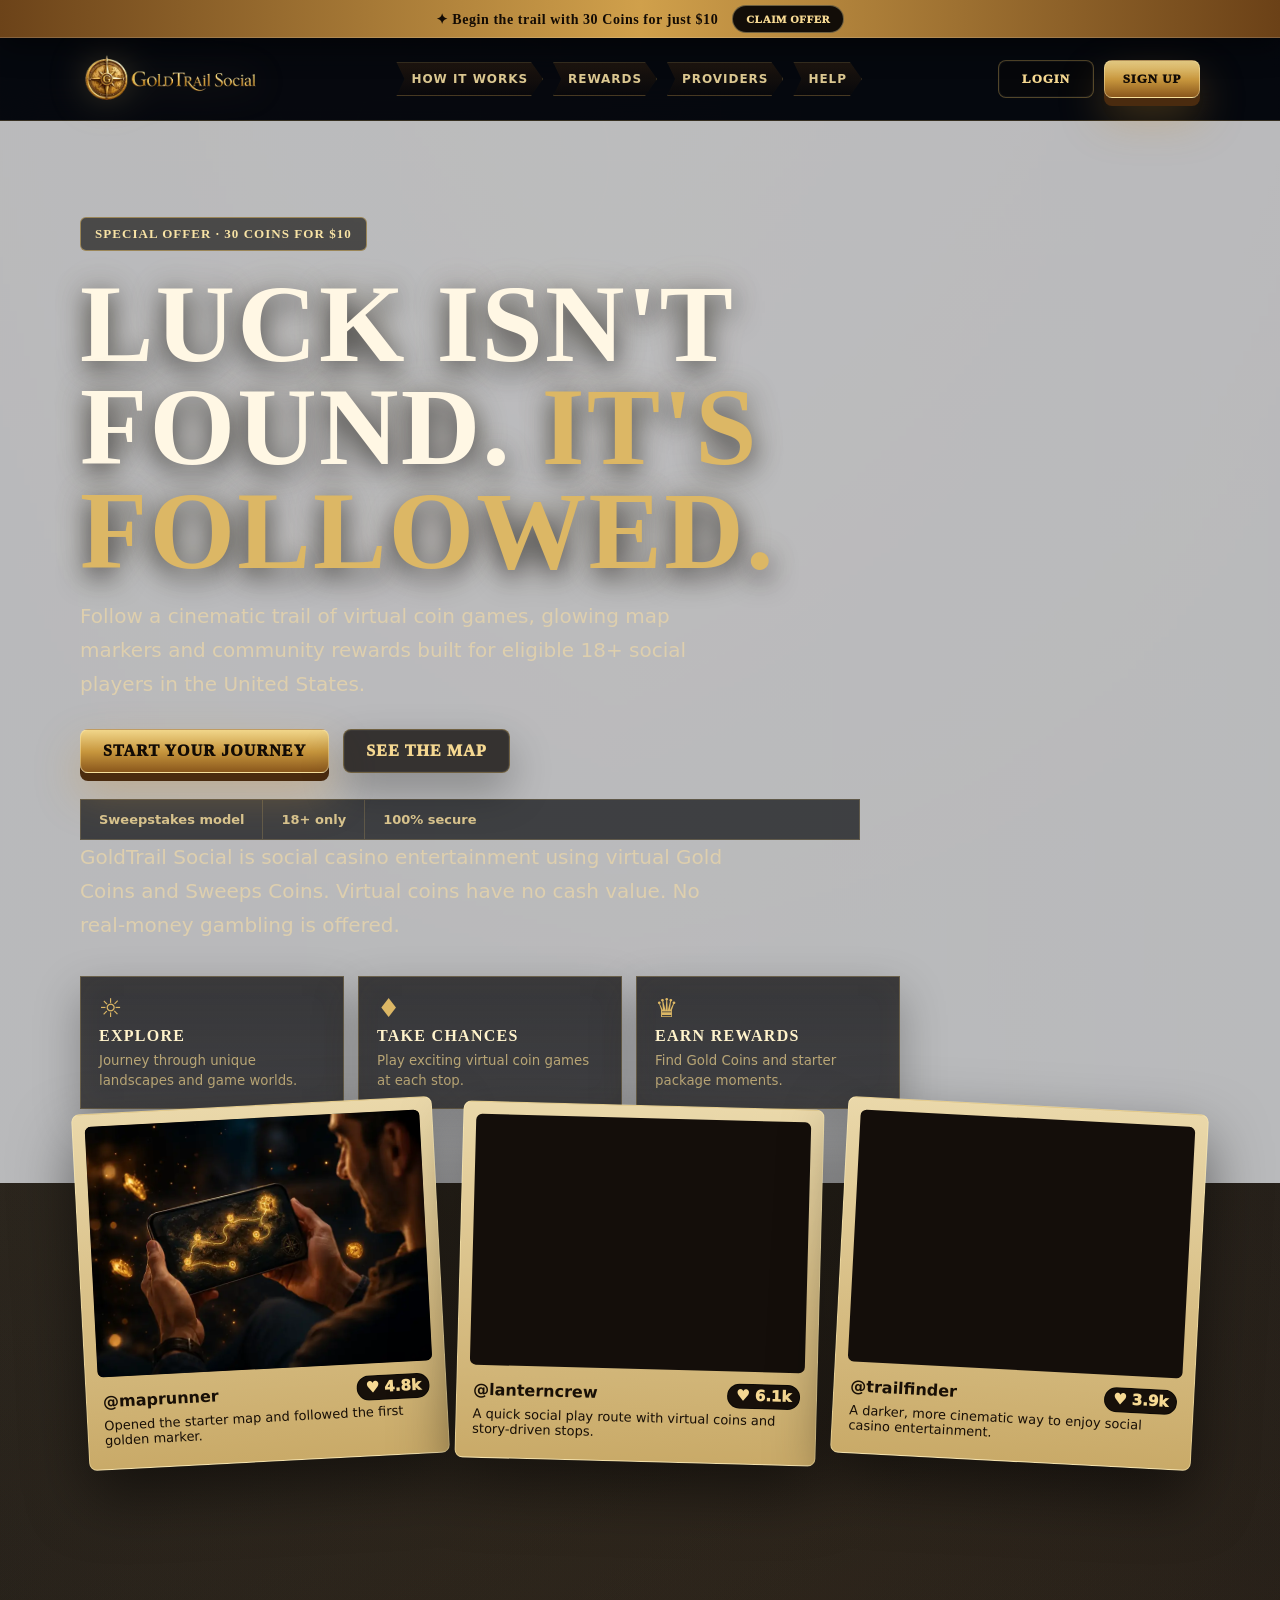
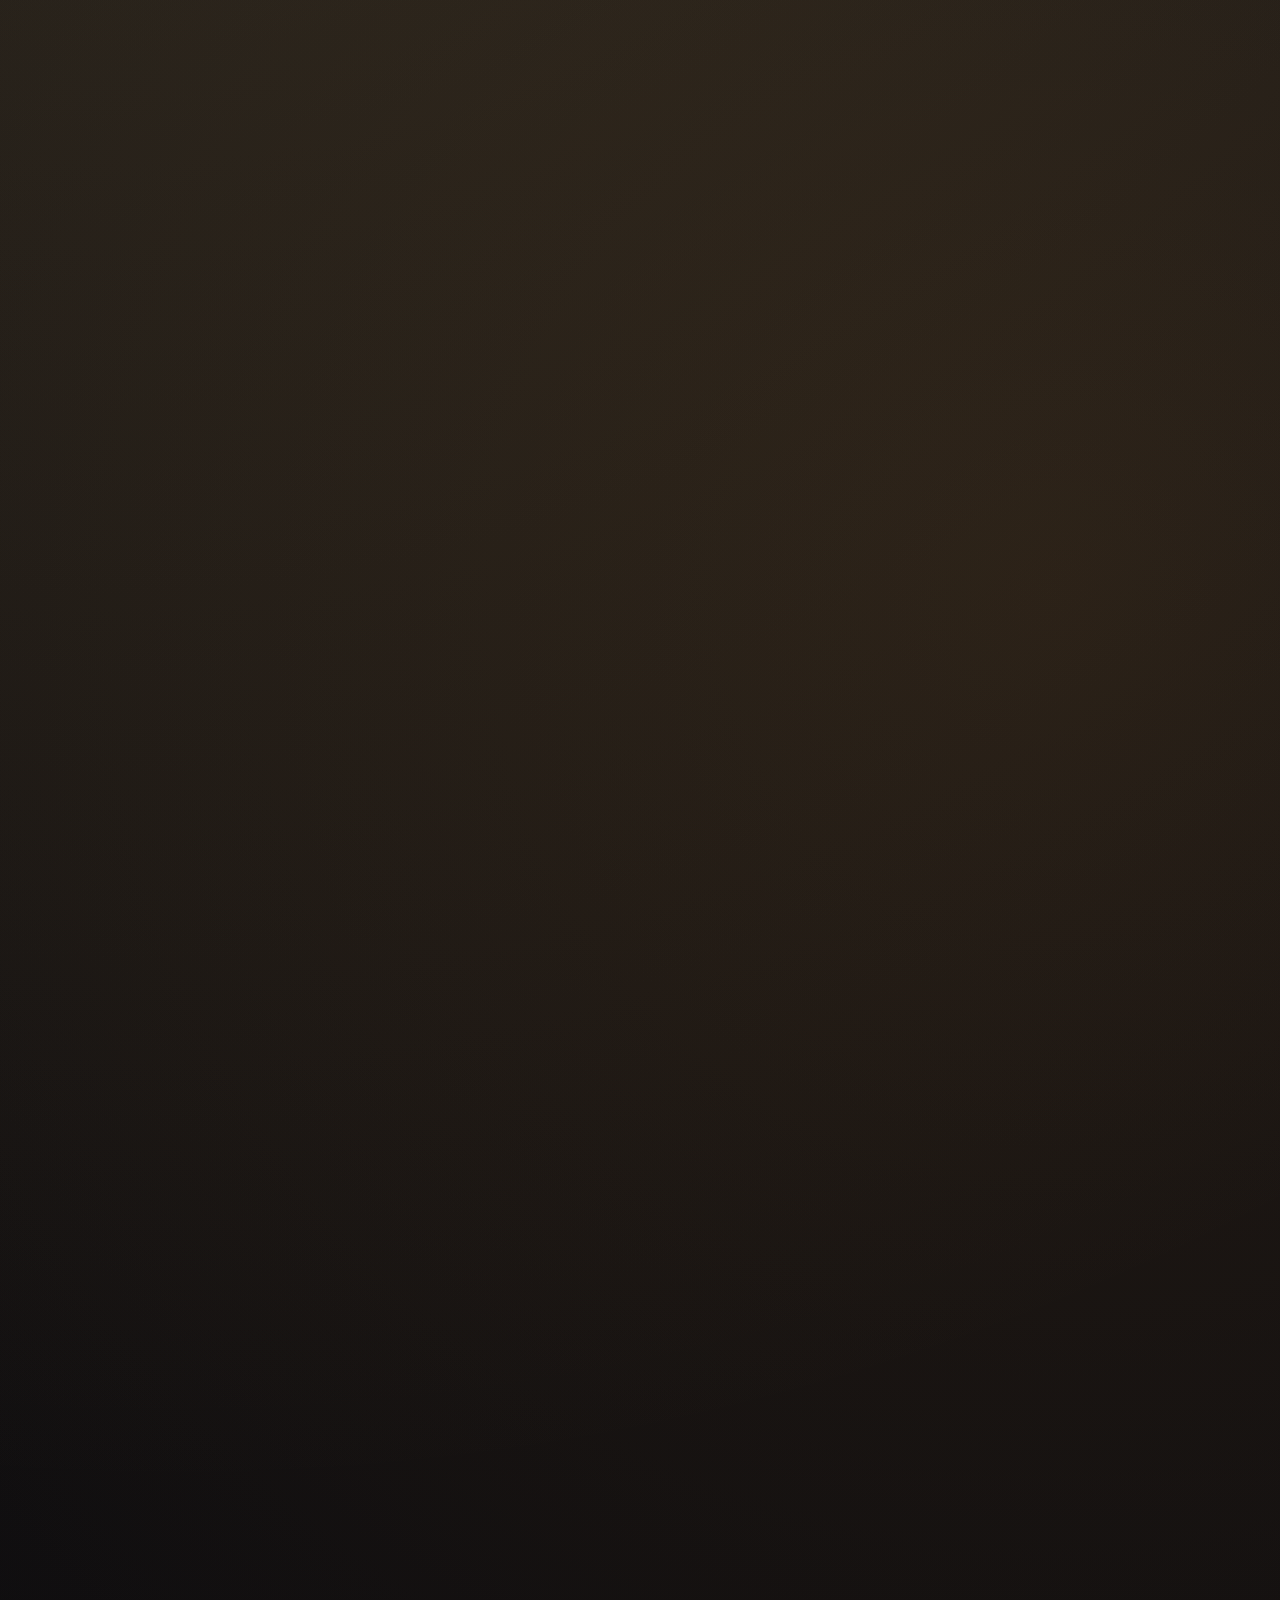
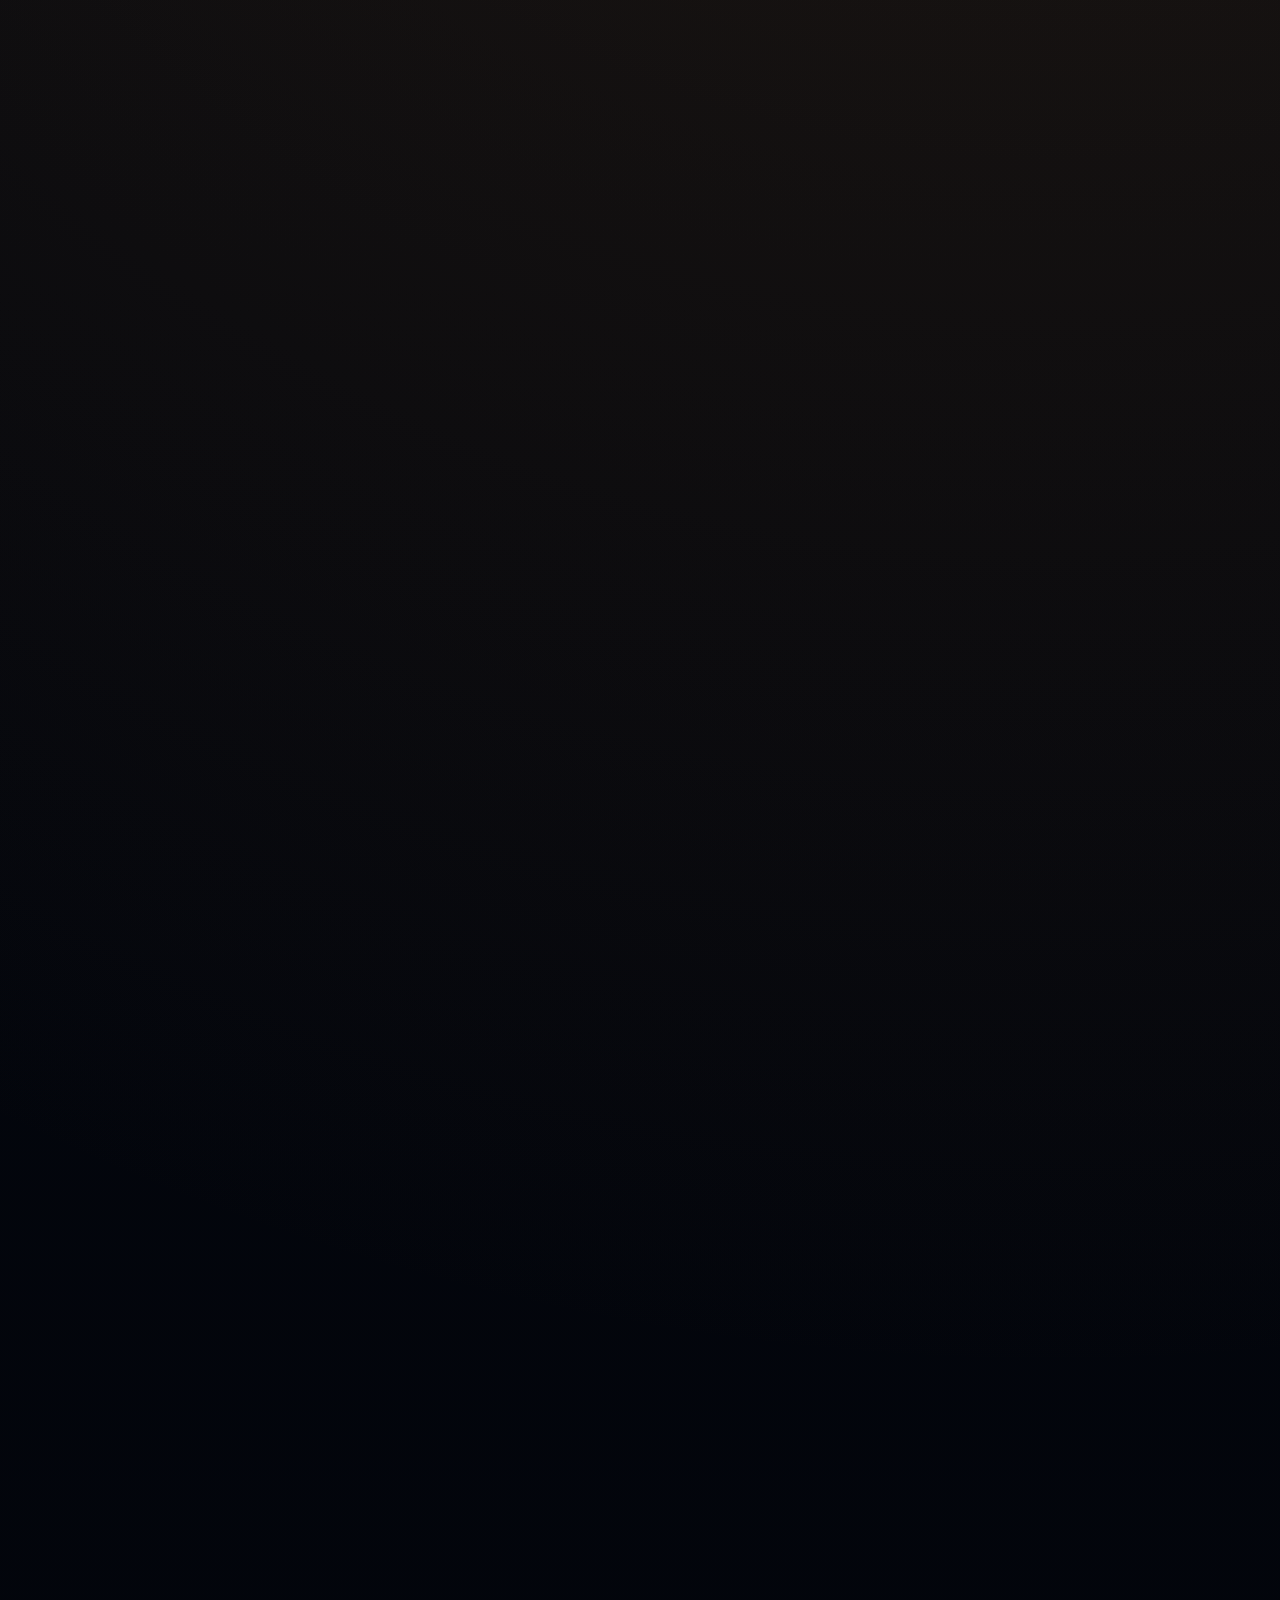
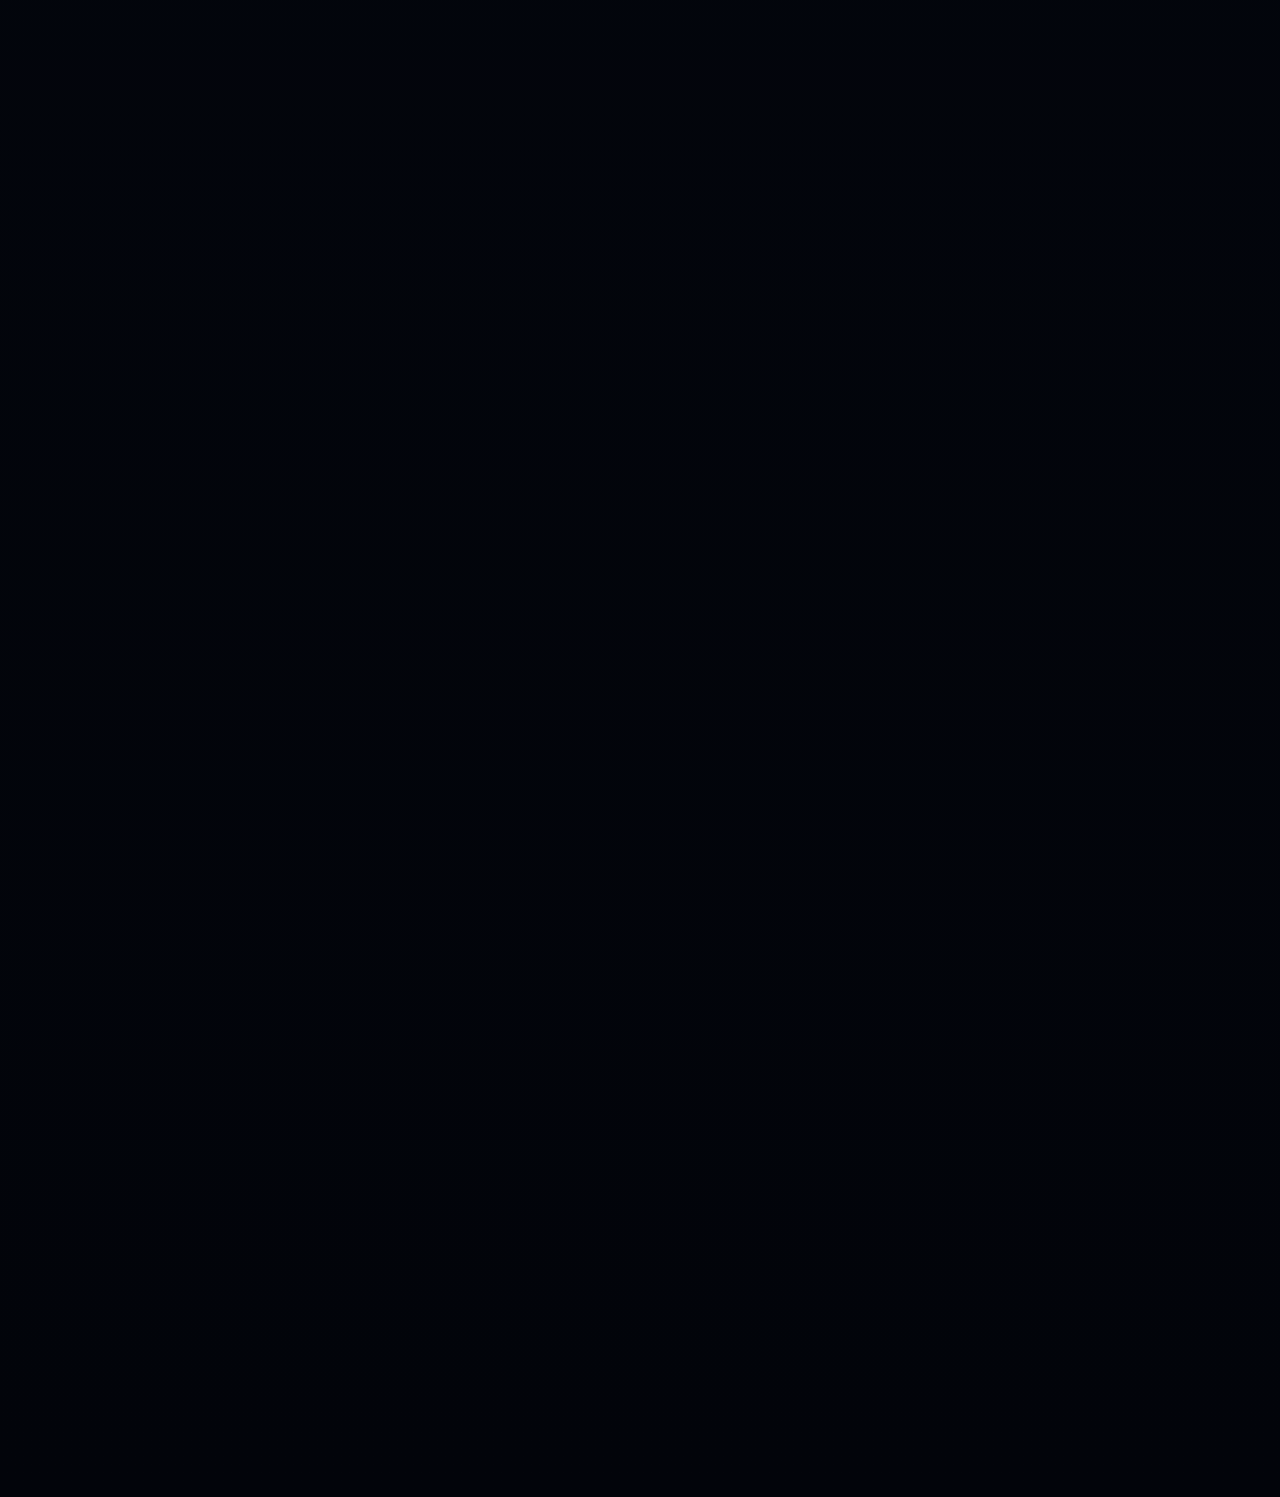
==== commit 9b448e40: "Add files via upload" ====
--- a/index.html
+++ b/index.html
@@ -11,11 +11,12 @@
   <meta property="og:title" content="GoldTrail Social | Virtual Coin Social Casino">
   <meta property="og:description" content="Join GoldTrail Social for virtual coin entertainment, social game themes and a starter offer. NO PURCHASE NECESSARY. Void where prohibited.">
   <meta property="og:type" content="website">
-  <link rel="icon" type="image/x-icon" href="assets/img/favicon.ico?v=gt-journey-v2-header-buttons">
-  <link rel="preload" as="image" href="assets/img/hero-treasure-map-journey-mobile.webp" imagesrcset="assets/img/hero-treasure-map-journey-mobile.webp 960w, assets/img/hero-treasure-map-journey.webp 1672w" imagesizes="100vw" type="image/webp" fetchpriority="high">
-  <link rel="stylesheet" href="assets/css/styles.css?v=gt-journey-v2-header-buttons">
-  <script src="assets/js/config.js?v=gt-journey-v2-header-buttons" defer></script>
-  <script src="assets/js/app.js?v=gt-journey-v2-header-buttons" defer></script>
+  <link rel="icon" type="image/x-icon" href="assets/img/favicon.ico?v=gt-journey-v2-mobile-speed-v2">
+  <link rel="preload" as="image" href="assets/img/hero-treasure-map-journey-mobile.webp" media="(max-width: 640px)" type="image/webp" fetchpriority="high">
+  <link rel="preload" as="image" href="assets/img/hero-treasure-map-journey.webp" media="(min-width: 641px)" type="image/webp" fetchpriority="high">
+  <link rel="stylesheet" href="assets/css/styles.css?v=gt-journey-v2-mobile-speed-v2">
+  <script src="assets/js/config.js?v=gt-journey-v2-mobile-speed-v2" defer></script>
+  <script src="assets/js/app.js?v=gt-journey-v2-mobile-speed-v2" defer></script>
 </head>
 <body>
   <div class="promo-bar" role="banner">
@@ -27,7 +28,7 @@
   <header class="site-header">
     <div class="header-inner container">
       <a class="logo" href="./" aria-label="GoldTrail Social home">
-        <img src="assets/img/goldtrail-social-logo.webp?v=gt-journey-v2-header-buttons" width="866" height="288" alt="GoldTrail Social logo with golden compass" decoding="async">
+        <img src="assets/img/goldtrail-social-logo.webp?v=gt-journey-v2-mobile-speed-v2" width="866" height="288" alt="GoldTrail Social logo with golden compass" decoding="async">
       </a>
       <nav class="wayfinder" aria-label="Journey navigation">
         <a href="#how-it-works">How it works</a>
@@ -44,8 +45,14 @@
 
   <main>
     <section class="hero">
-      <img class="hero__background" src="assets/img/hero-treasure-map-journey-mobile.webp" srcset="assets/img/hero-treasure-map-journey-mobile.webp 960w, assets/img/hero-treasure-map-journey.webp 1672w" sizes="100vw" width="1672" height="941" alt="" fetchpriority="high" decoding="async" aria-hidden="true">
-      <img class="hero__overlay" src="assets/img/hero-golden-path-overlay.webp" width="666" height="375" alt="" decoding="async" aria-hidden="true">
+      <picture aria-hidden="true">
+        <source media="(max-width: 640px)" srcset="assets/img/hero-treasure-map-journey-mobile.webp" type="image/webp">
+        <img class="hero__background" src="assets/img/hero-treasure-map-journey.webp" width="1672" height="941" alt="" fetchpriority="high" decoding="async">
+      </picture>
+      <picture aria-hidden="true">
+        <source media="(max-width: 640px)" srcset="[data-uri]">
+        <img class="hero__overlay" src="assets/img/hero-golden-path-overlay.webp" width="666" height="375" alt="" loading="lazy" decoding="async">
+      </picture>
       <div class="container hero__inner">
         <div class="hero__copy">
           <span class="badge">Special offer · 30 Coins for $10</span>
@@ -161,7 +168,7 @@
   <footer class="site-footer">
     <div class="container footer-grid">
       <div>
-        <a class="footer-logo" href="./" aria-label="GoldTrail Social home"><img src="assets/img/goldtrail-social-logo.webp?v=gt-journey-v2-header-buttons" width="866" height="288" loading="lazy" alt="GoldTrail Social logo with golden compass" decoding="async"></a>
+        <a class="footer-logo" href="./" aria-label="GoldTrail Social home"><img src="assets/img/goldtrail-social-logo.webp?v=gt-journey-v2-mobile-speed-v2" width="866" height="288" loading="lazy" alt="GoldTrail Social logo with golden compass" decoding="async"></a>
         <p class="section-lead">A cinematic social casino journey built around virtual coins, map-inspired game worlds, community moments and responsible 18+ play.</p>
       </div>
       <div>
--- a/assets/css/styles.css
+++ b/assets/css/styles.css
@@ -1080,3 +1080,37 @@
     padding-right: 0;
   }
 }
+
+
+/* Mobile provider title + speed correction. */
+.section-title {
+  max-width: 100%;
+  overflow-wrap: anywhere;
+  word-break: normal;
+}
+#providers .section-title span {
+  display: inline-block;
+  max-width: 100%;
+}
+.hero picture[aria-hidden="true"] {
+  display: contents;
+}
+@media (max-width: 640px) {
+  #providers .section-title {
+    font-size: clamp(32px, 10.2vw, 48px);
+    line-height: 1.02;
+    letter-spacing: 0;
+    text-wrap: balance;
+  }
+  #providers .section-title span {
+    display: block;
+  }
+  .hero__overlay {
+    display: none;
+  }
+}
+@media (max-width: 380px) {
+  #providers .section-title {
+    font-size: clamp(30px, 9.5vw, 40px);
+  }
+}
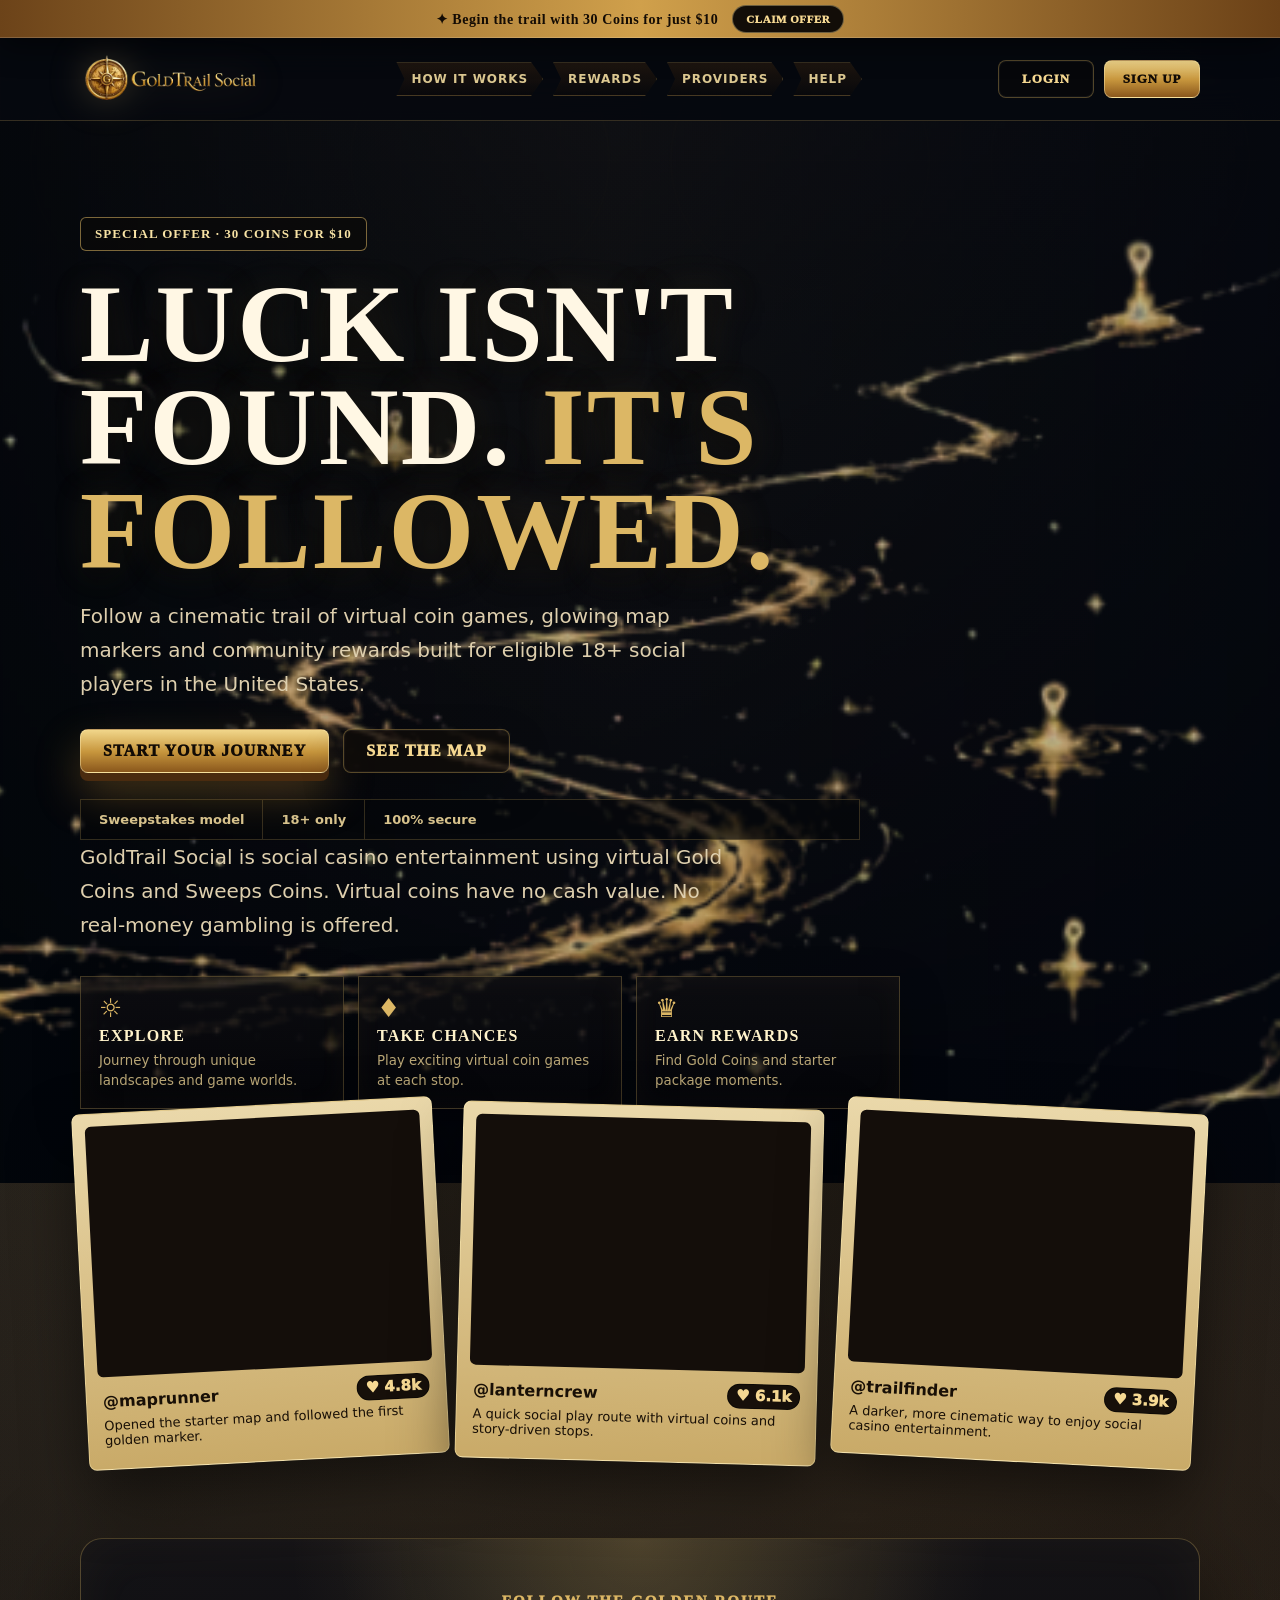
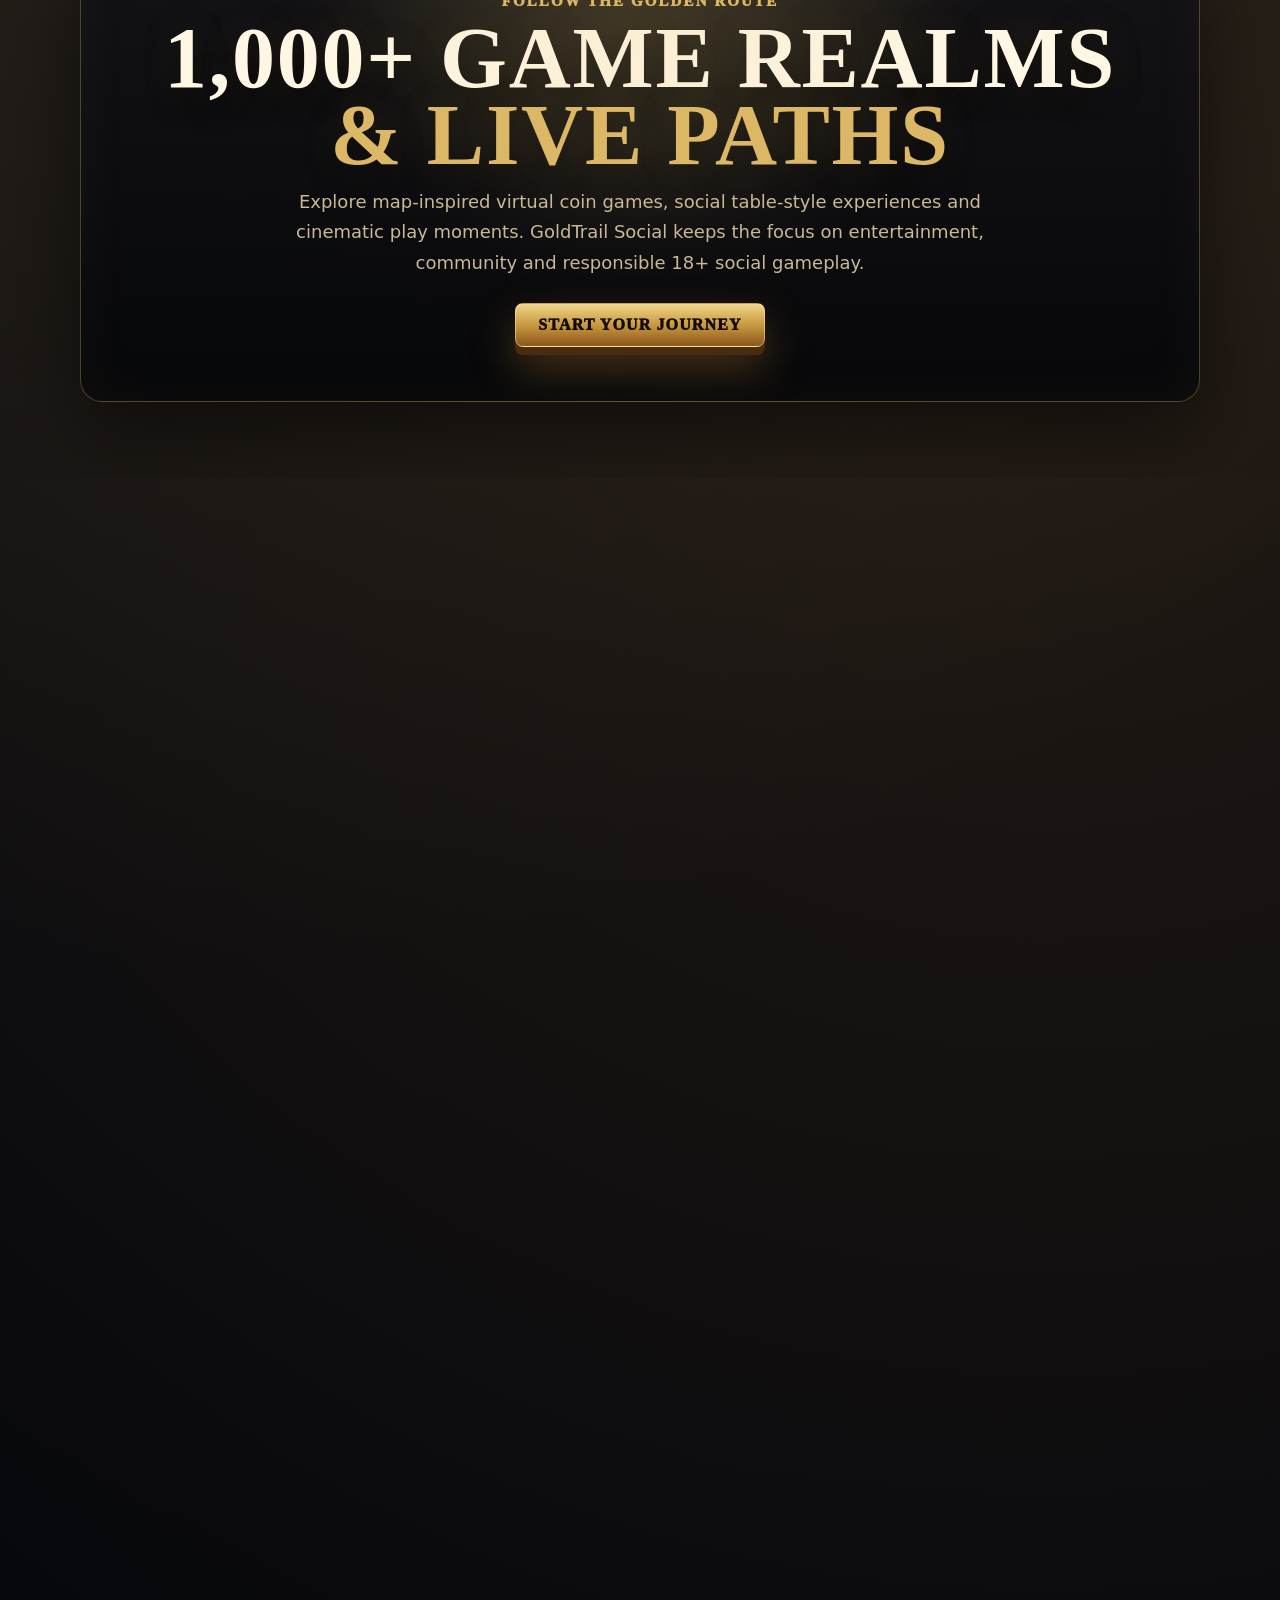
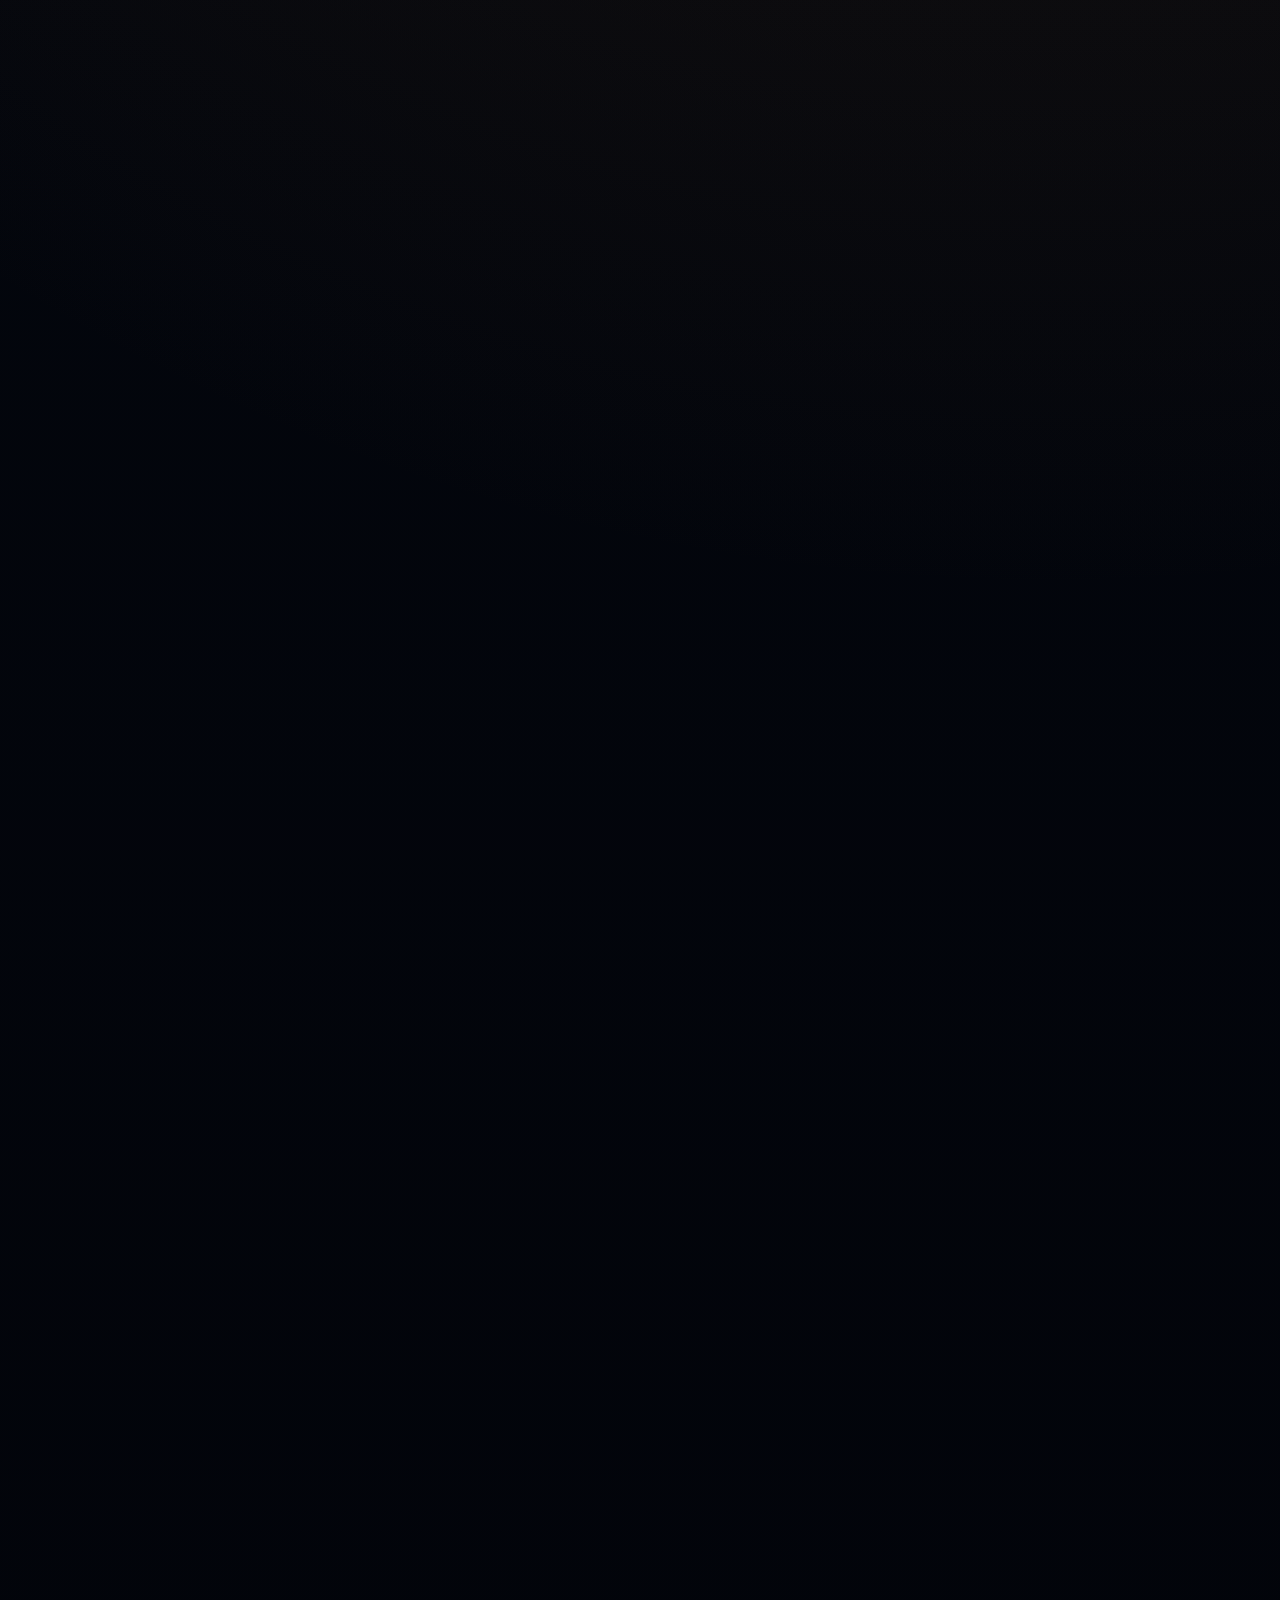
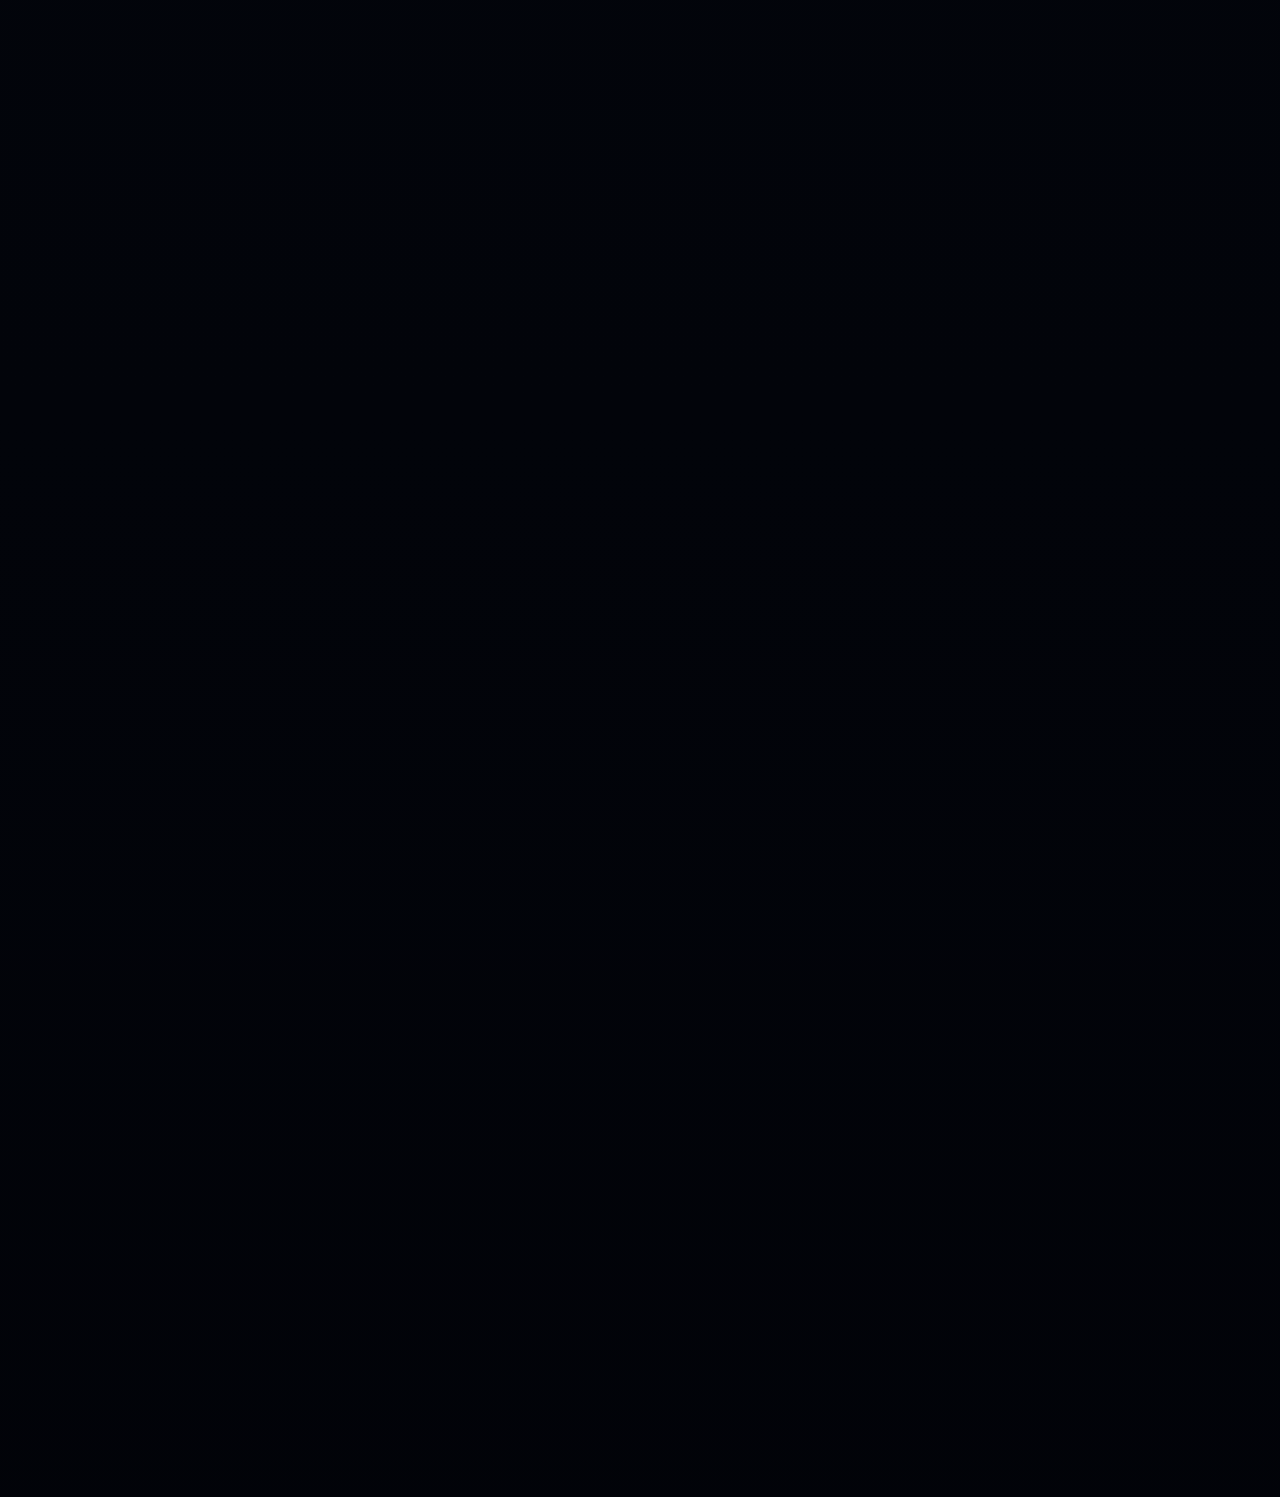
==== commit d46e732b: "Add files via upload" ====
--- a/index.html
+++ b/index.html
@@ -14,7 +14,7 @@
   <link rel="icon" type="image/x-icon" href="assets/img/favicon.ico?v=gt-journey-v2-mobile-speed-v2">
   <link rel="preload" as="image" href="assets/img/hero-treasure-map-journey-mobile.webp" media="(max-width: 640px)" type="image/webp" fetchpriority="high">
   <link rel="preload" as="image" href="assets/img/hero-treasure-map-journey.webp" media="(min-width: 641px)" type="image/webp" fetchpriority="high">
-  <link rel="stylesheet" href="assets/css/styles.css?v=gt-journey-v2-mobile-speed-v2">
+  <link rel="stylesheet" href="assets/css/styles.css?v=gt-journey-v2-signup-no-shadow">
   <script src="assets/js/config.js?v=gt-journey-v2-mobile-speed-v2" defer></script>
   <script src="assets/js/app.js?v=gt-journey-v2-mobile-speed-v2" defer></script>
 </head>
--- a/assets/css/styles.css
+++ b/assets/css/styles.css
@@ -1114,3 +1114,11 @@
     font-size: clamp(30px, 9.5vw, 40px);
   }
 }
+
+/* Header Sign Up button shadow fix: remove only the shadow from the header registration button. */
+.site-header .nav-actions .btn-primary,
+.site-header .nav-actions .btn-primary:hover,
+.site-header .nav-actions .btn-primary:focus-visible,
+.site-header .nav-actions .btn-primary:active {
+  box-shadow: none !important;
+}
